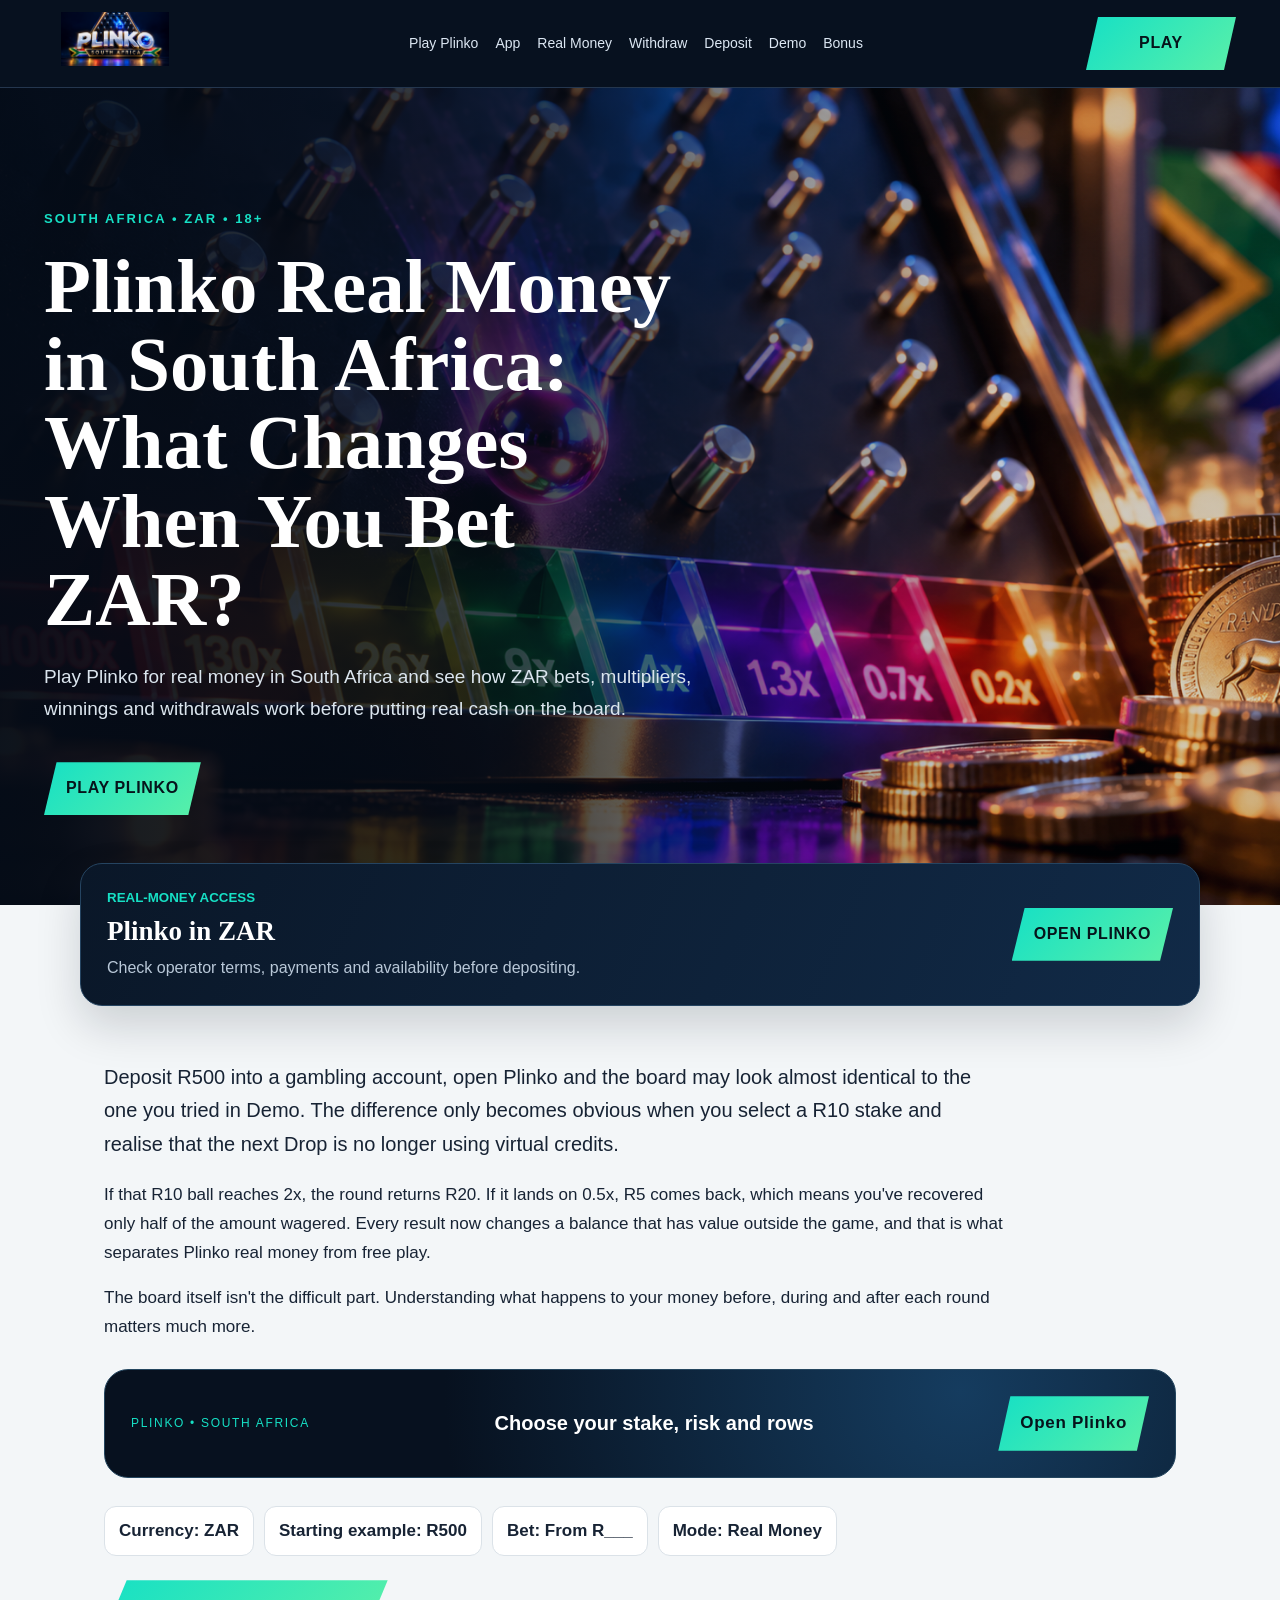
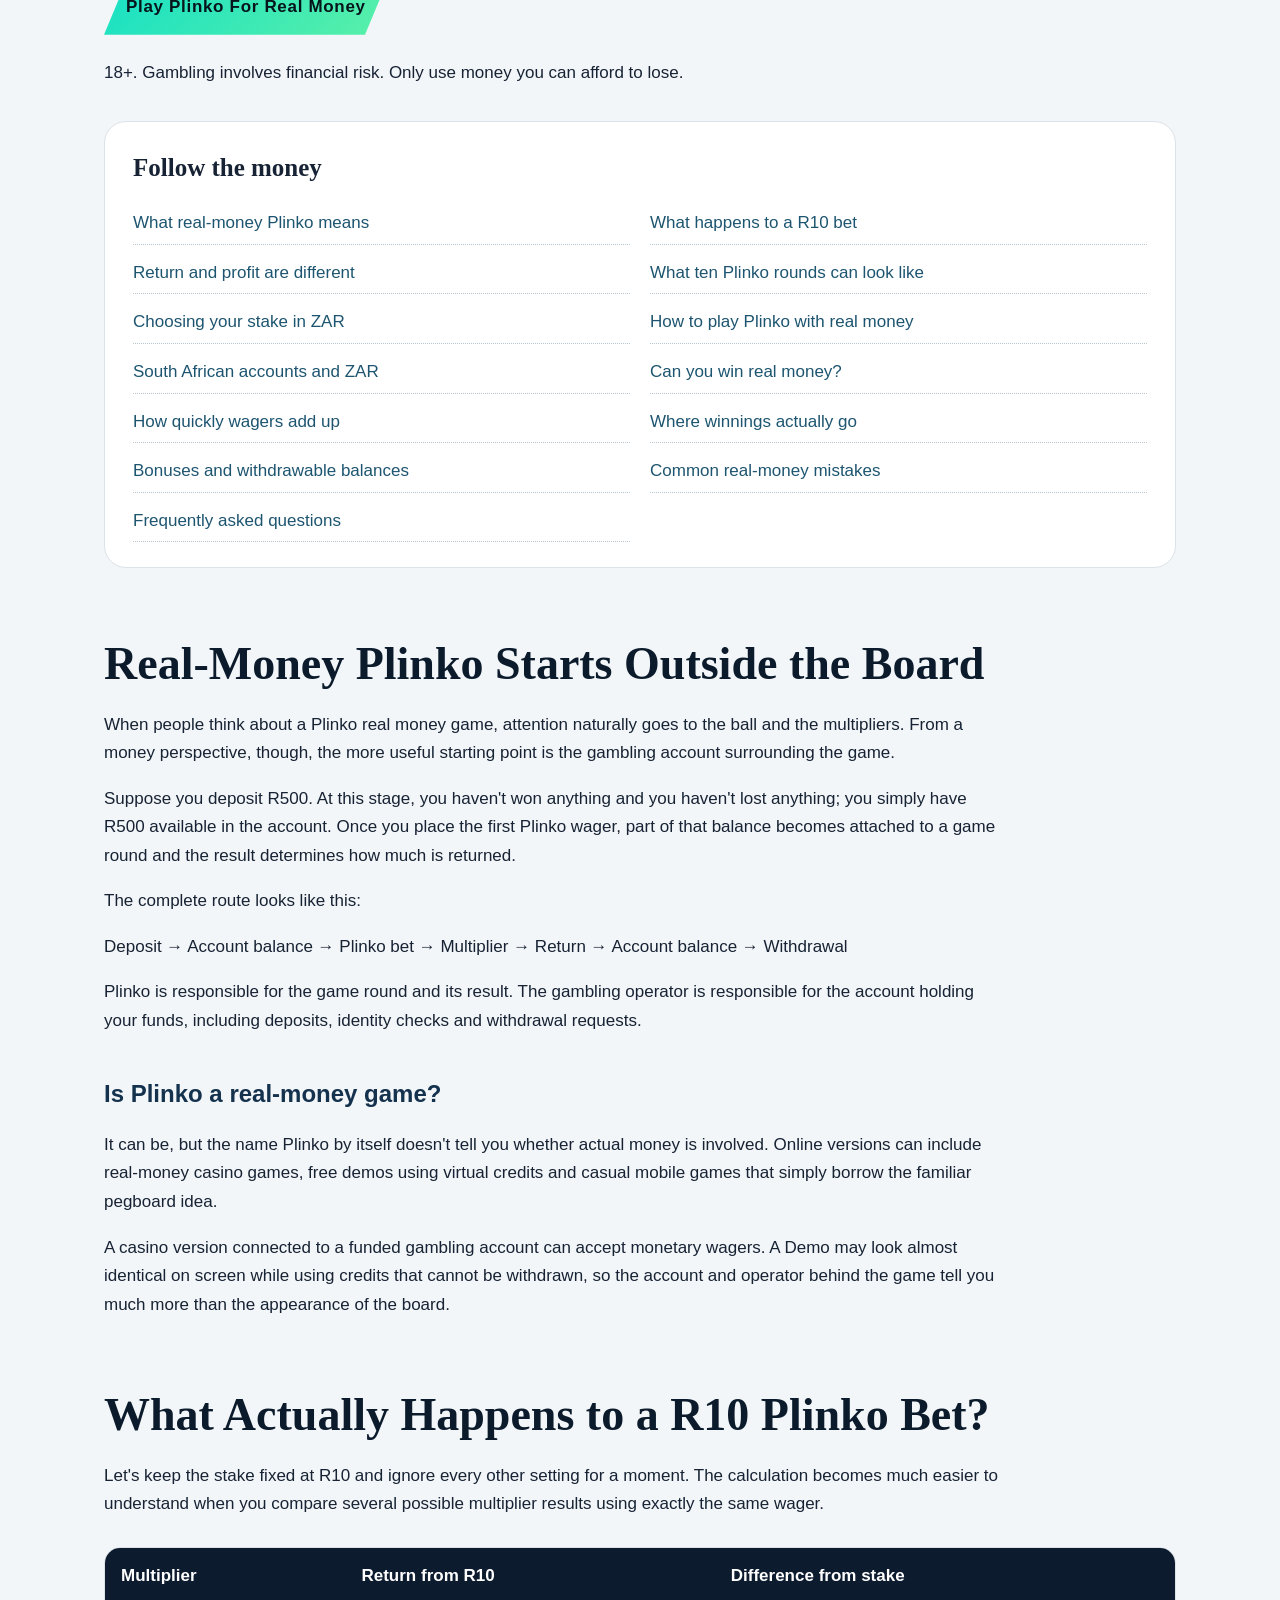
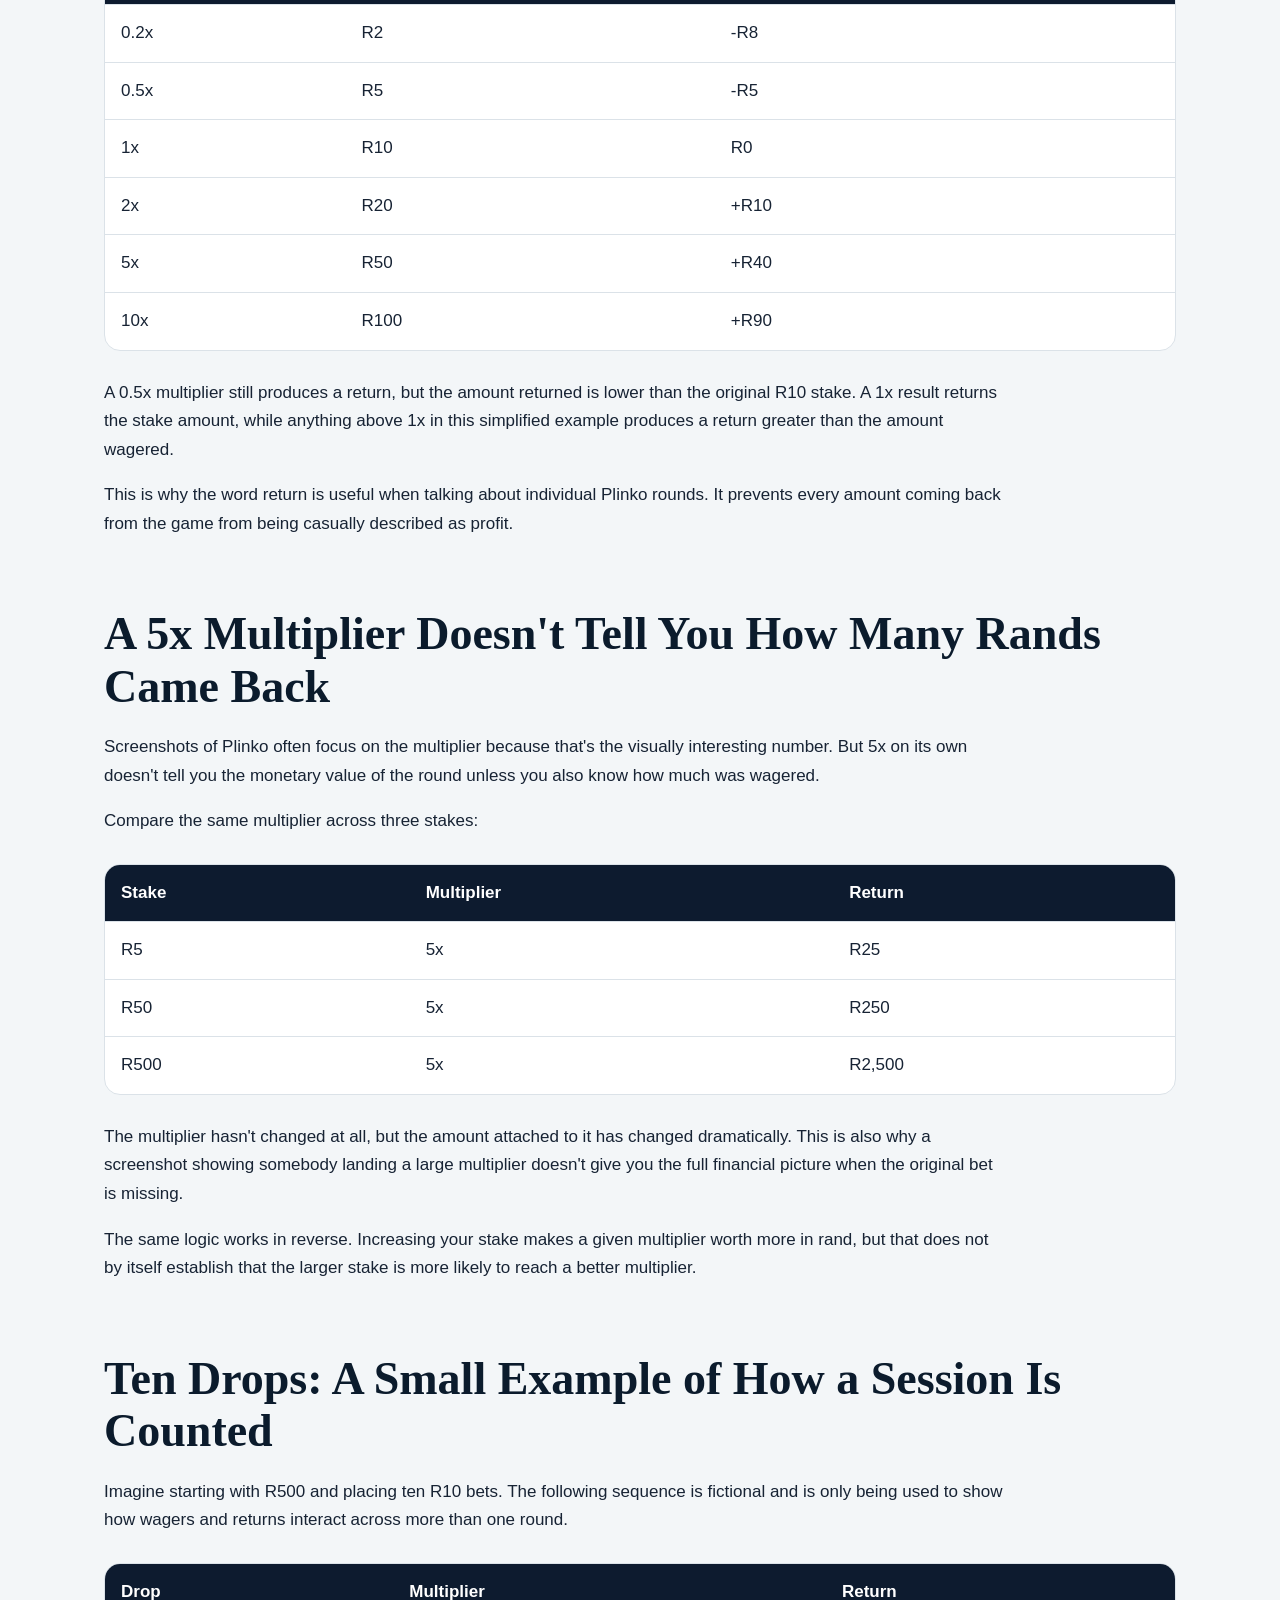
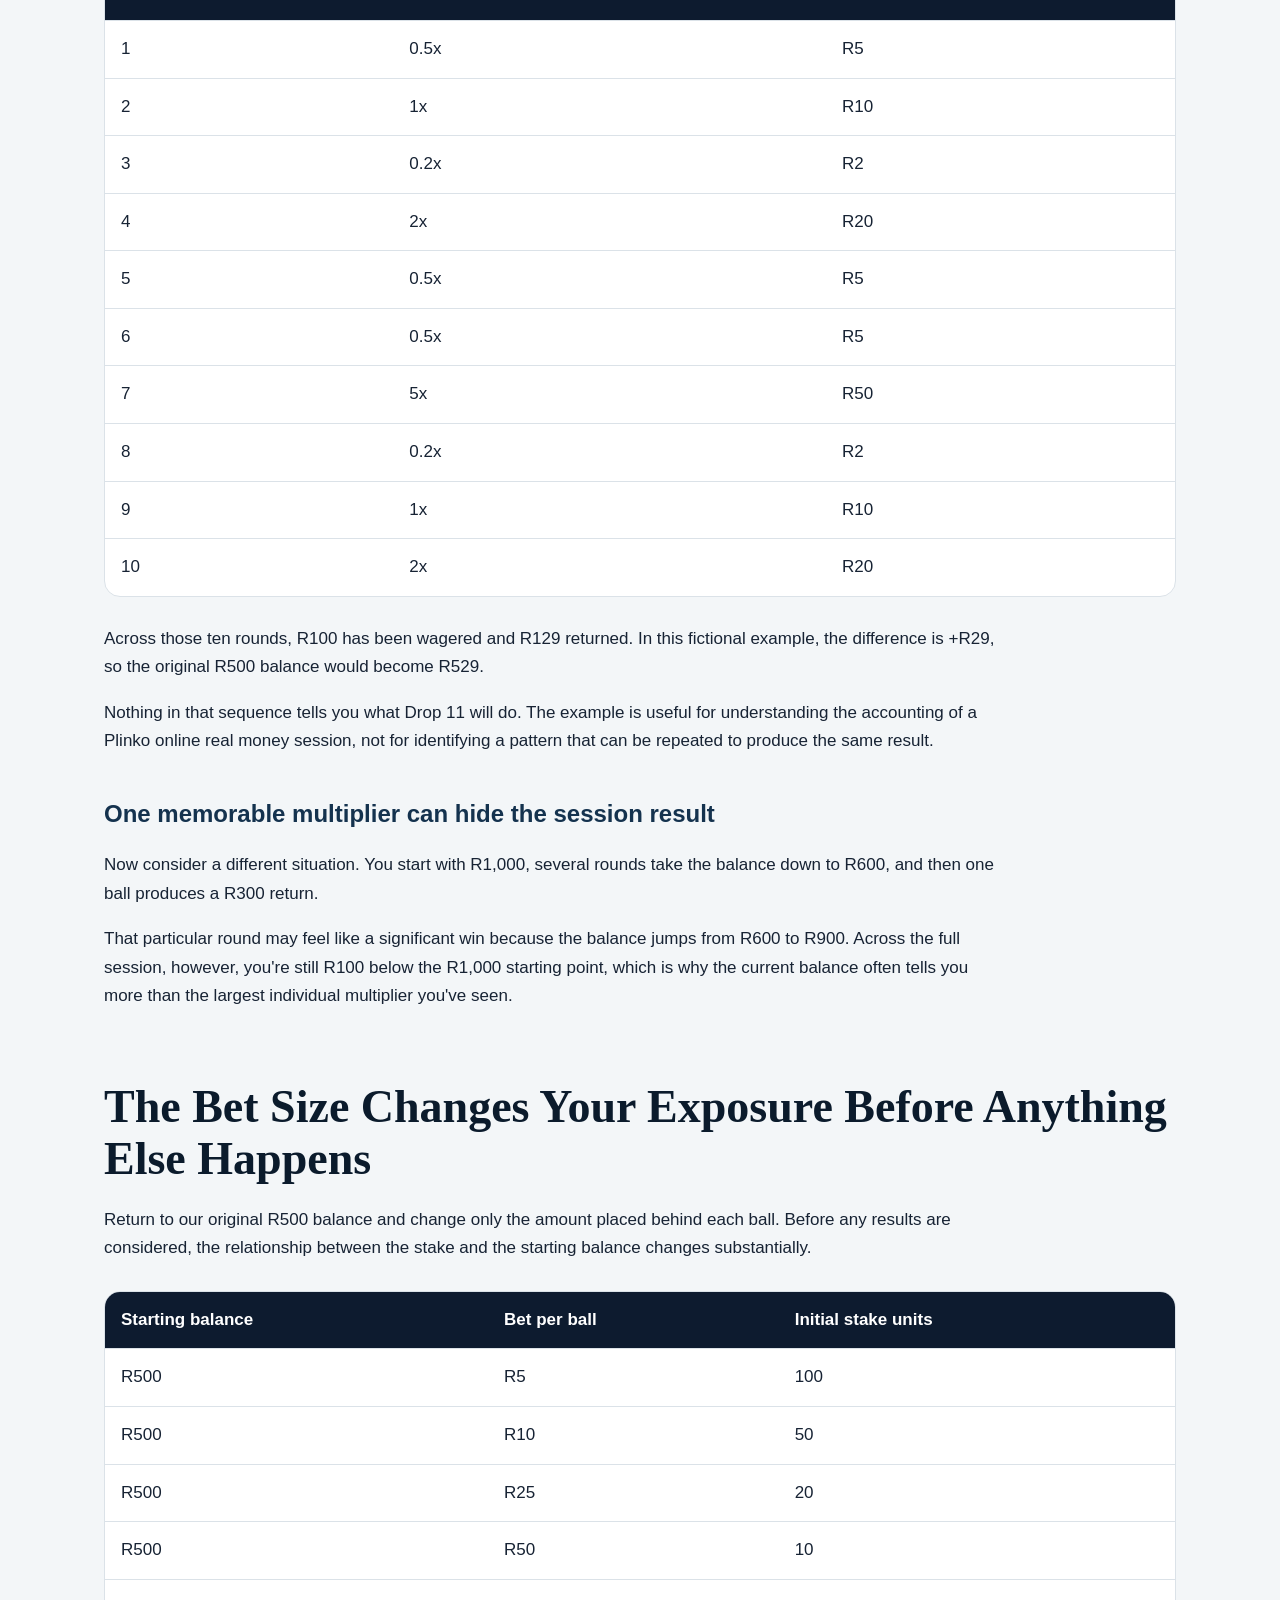
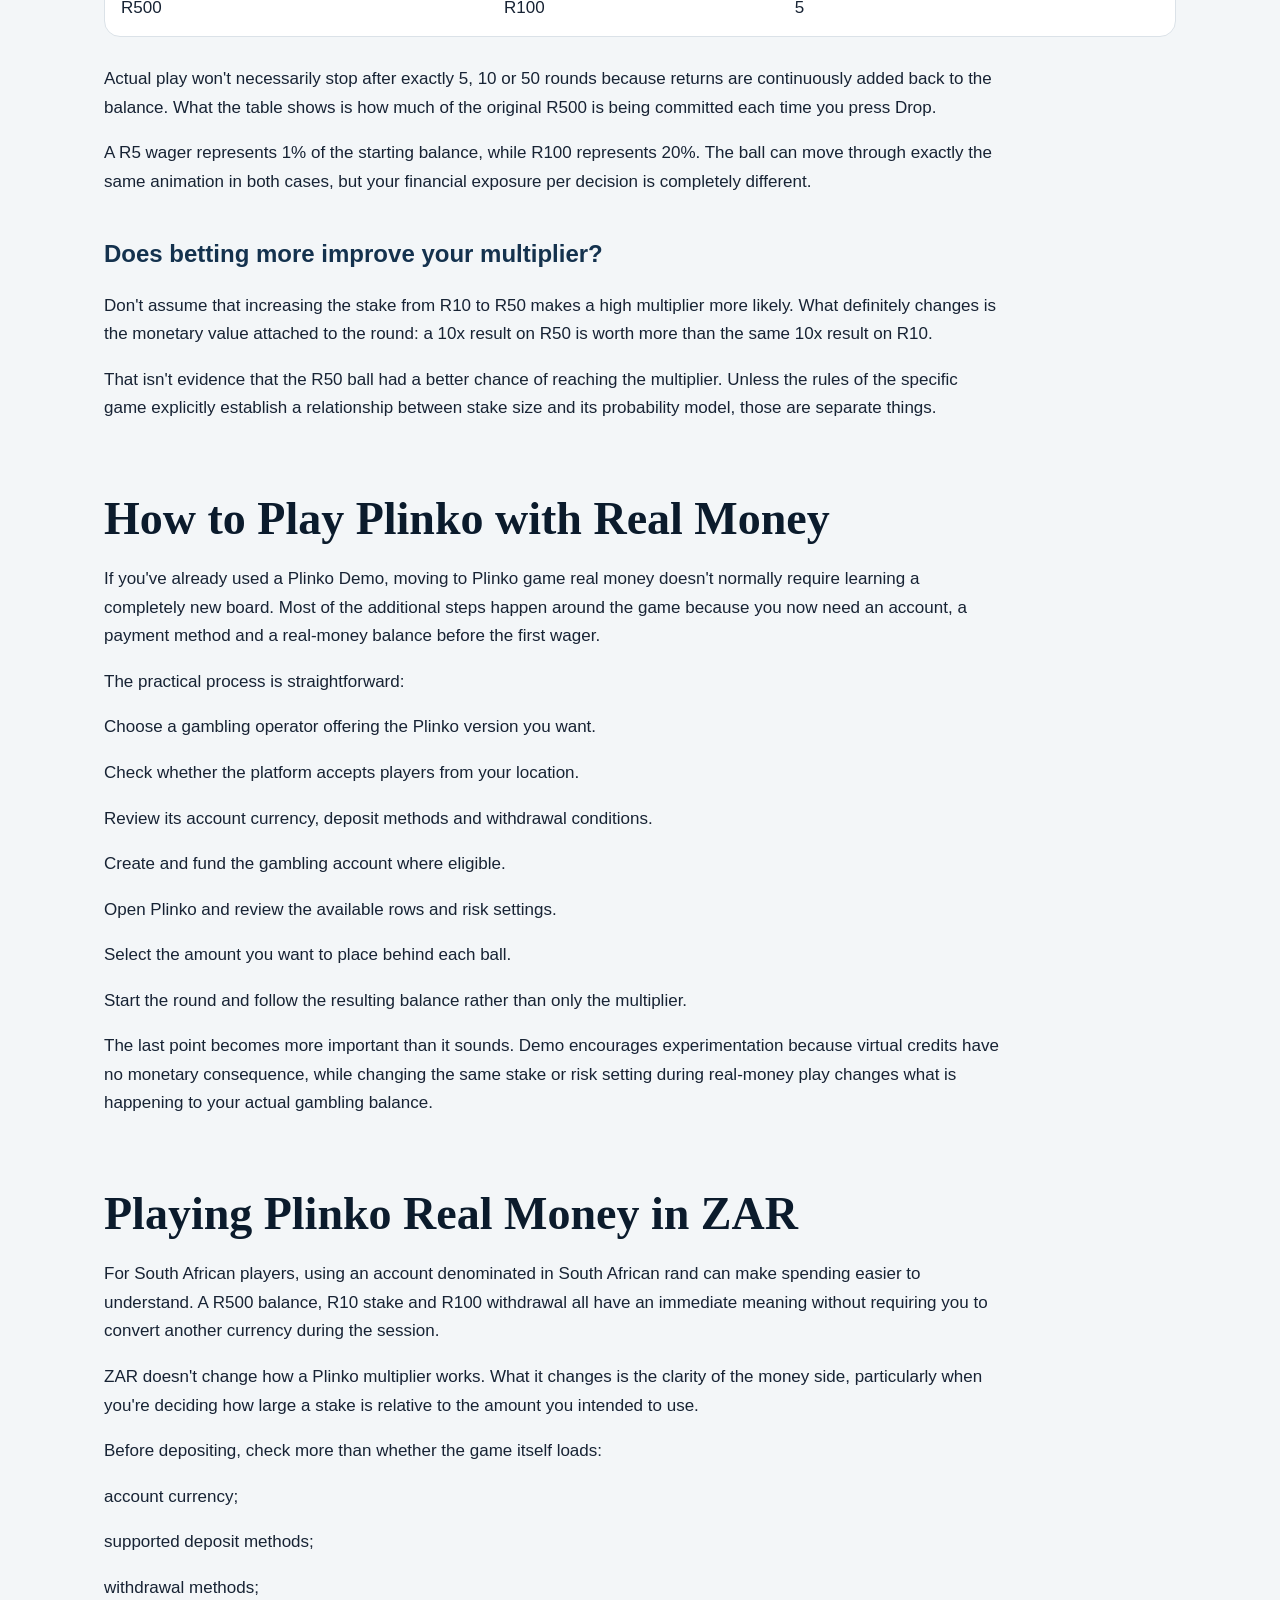
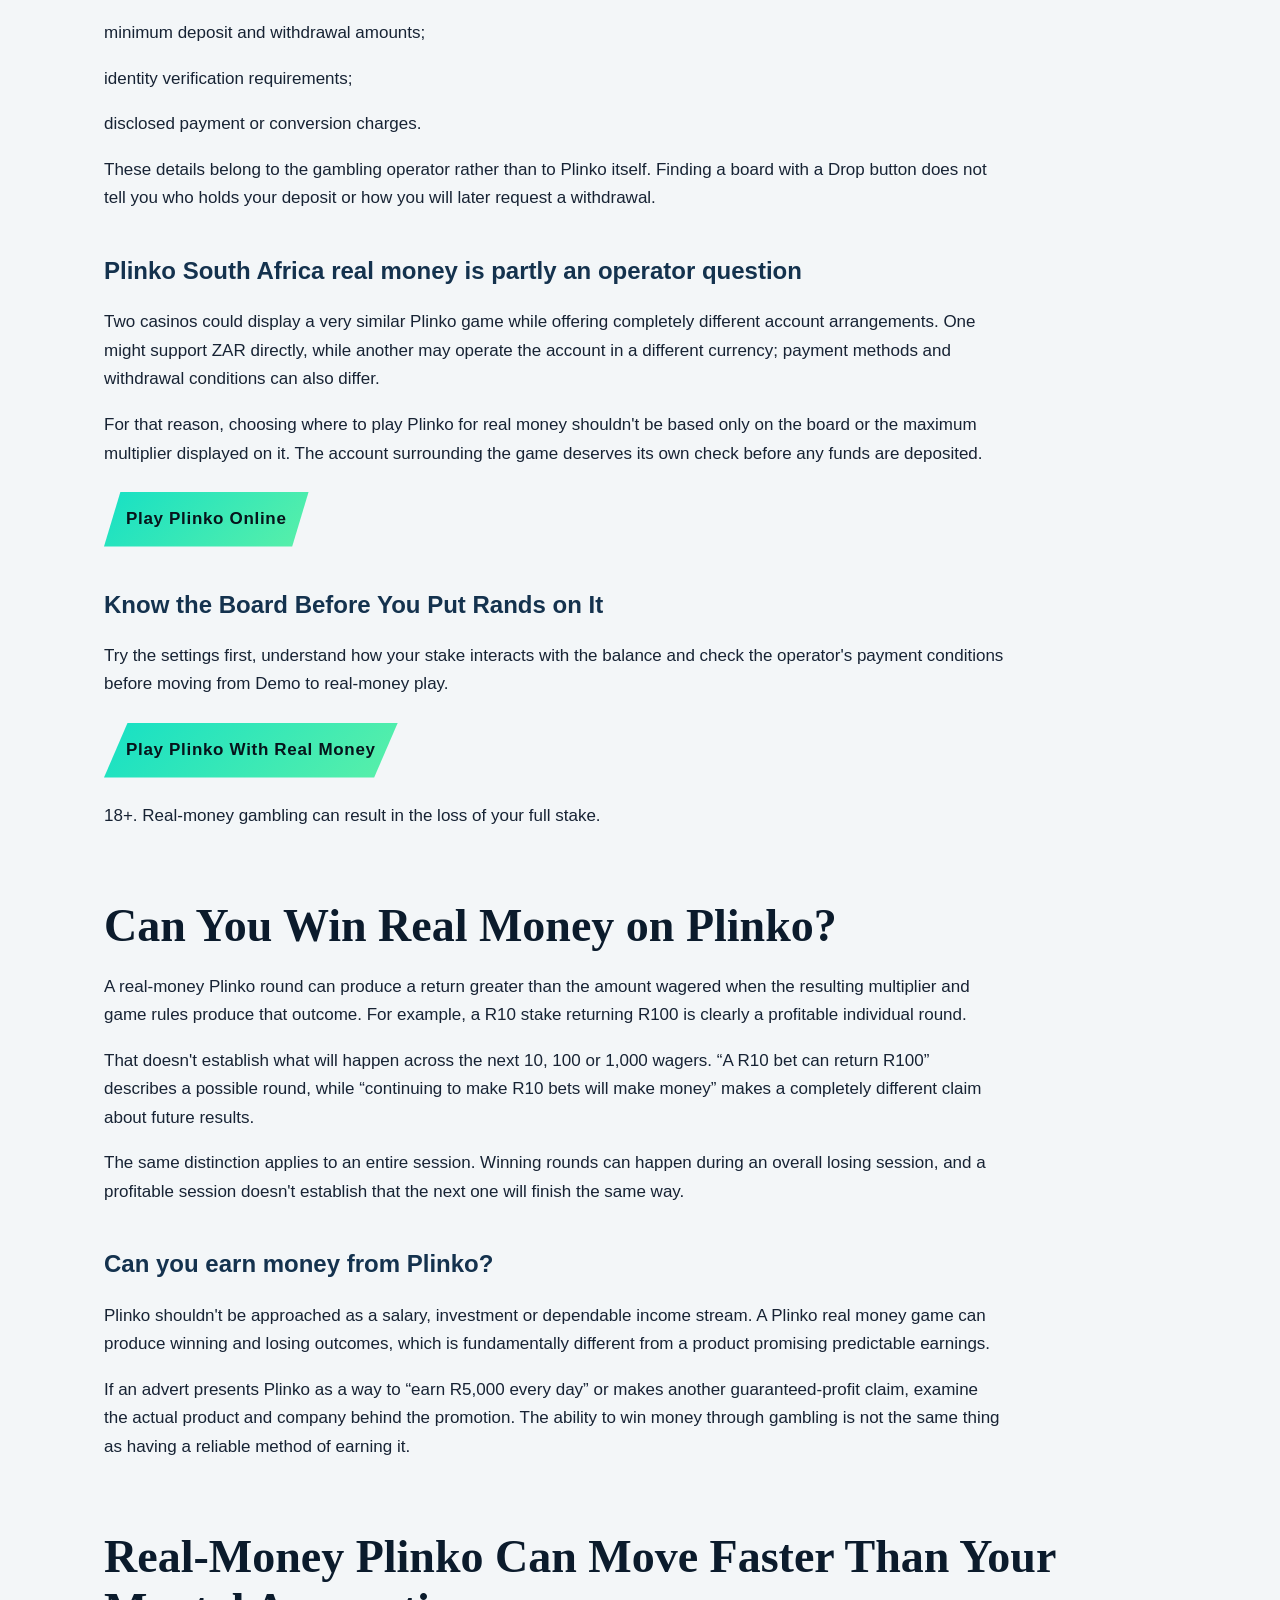
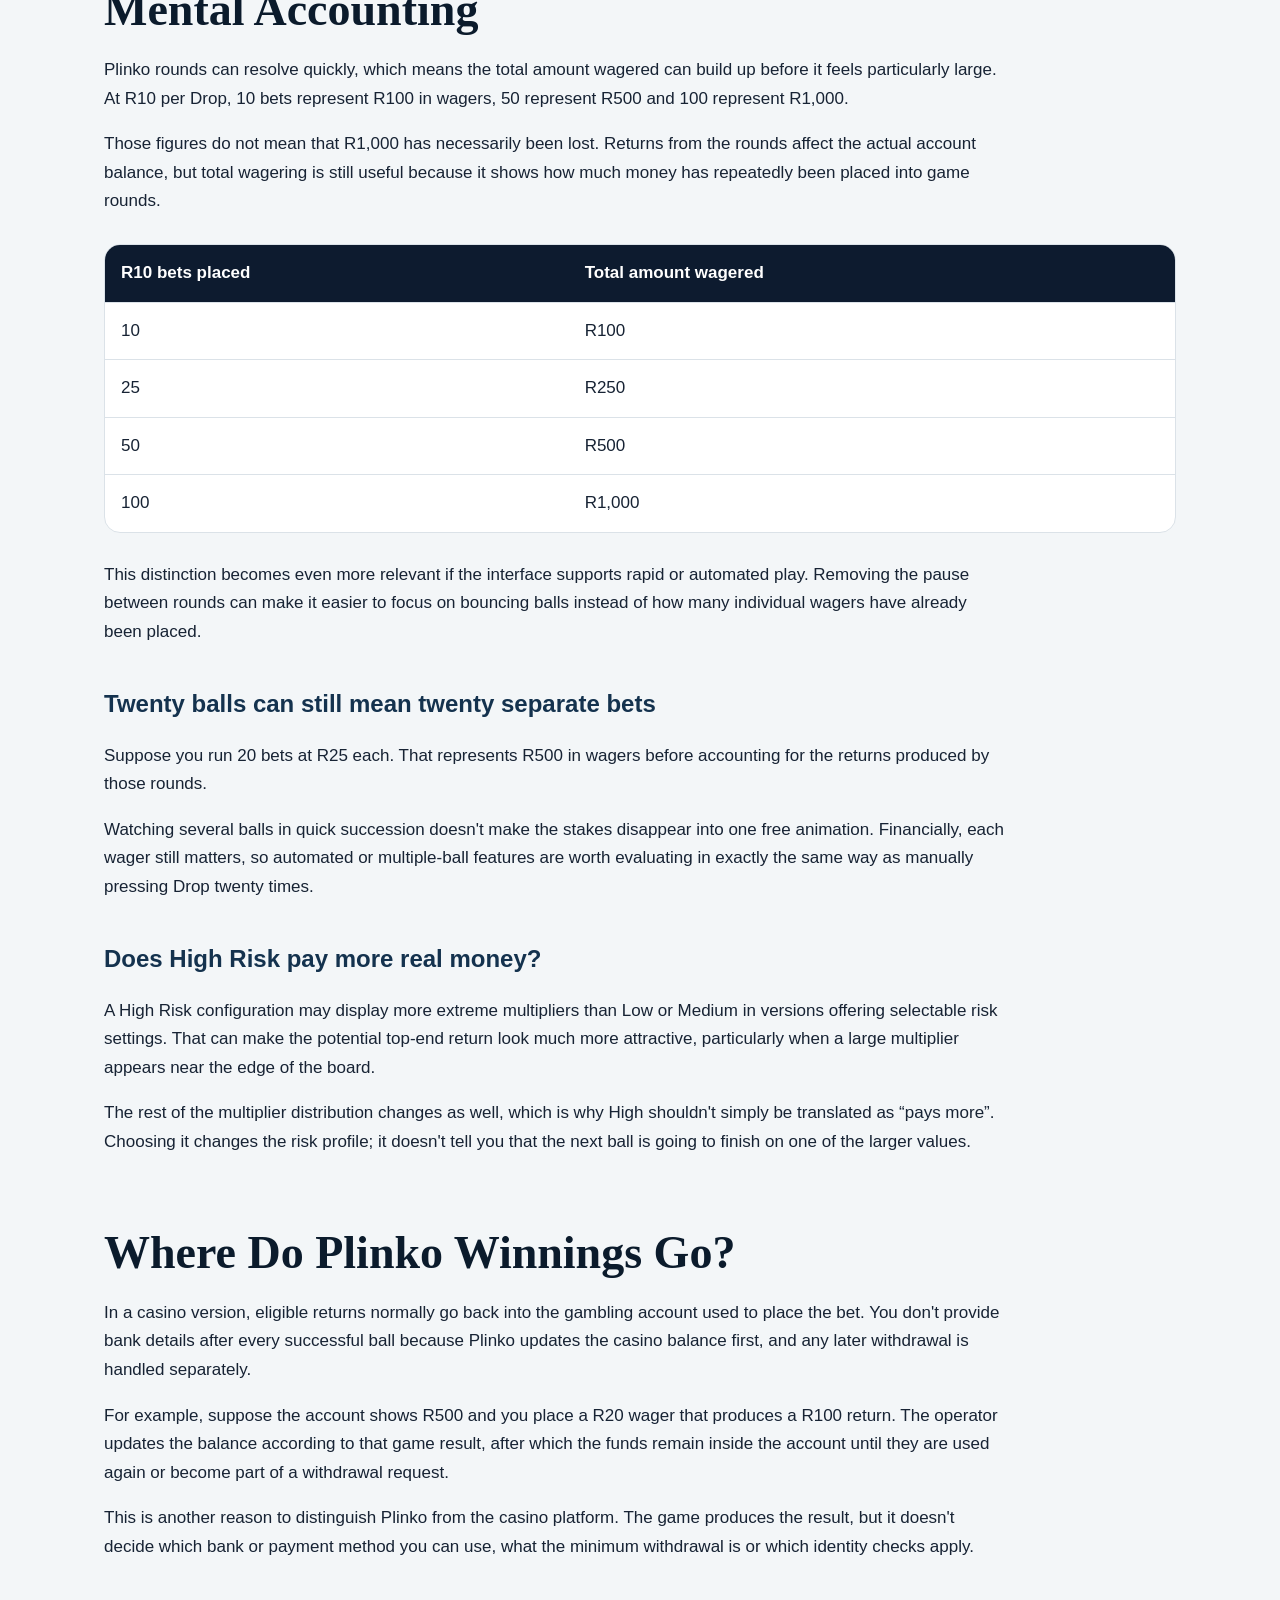
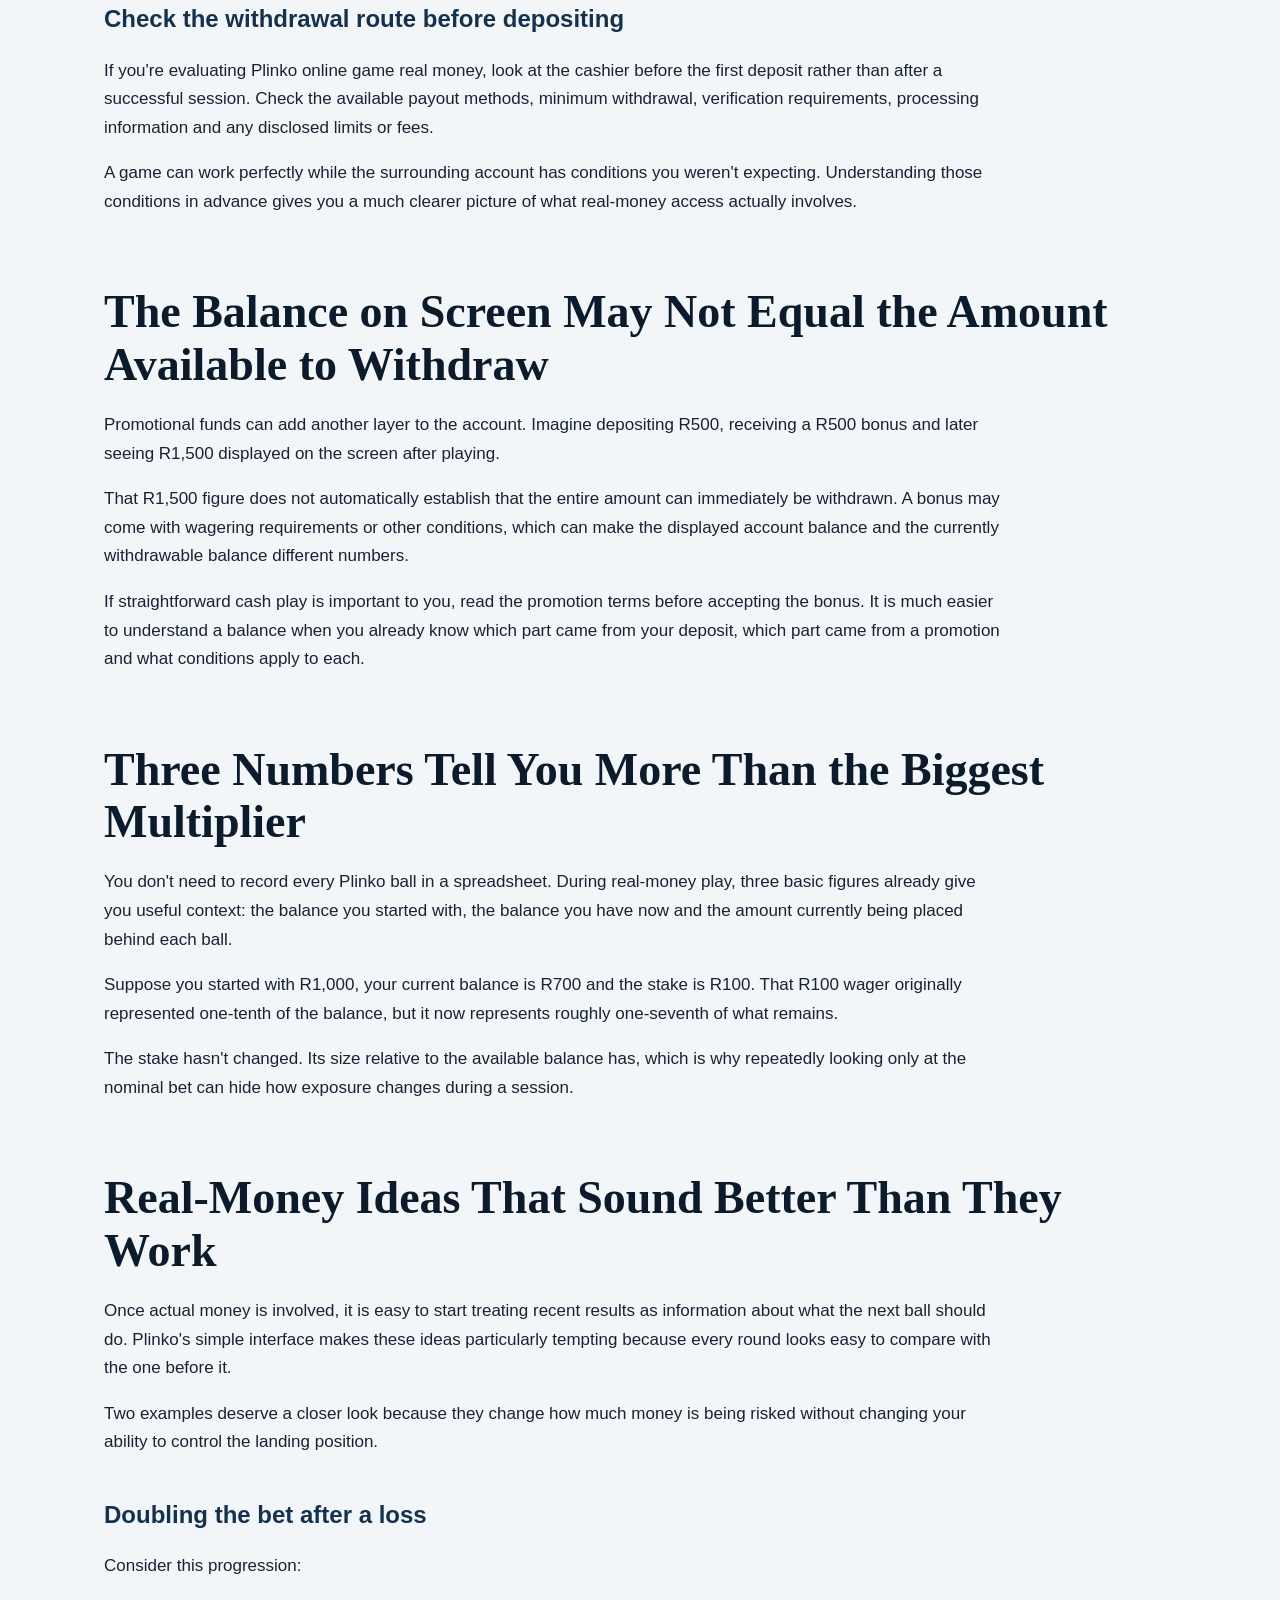
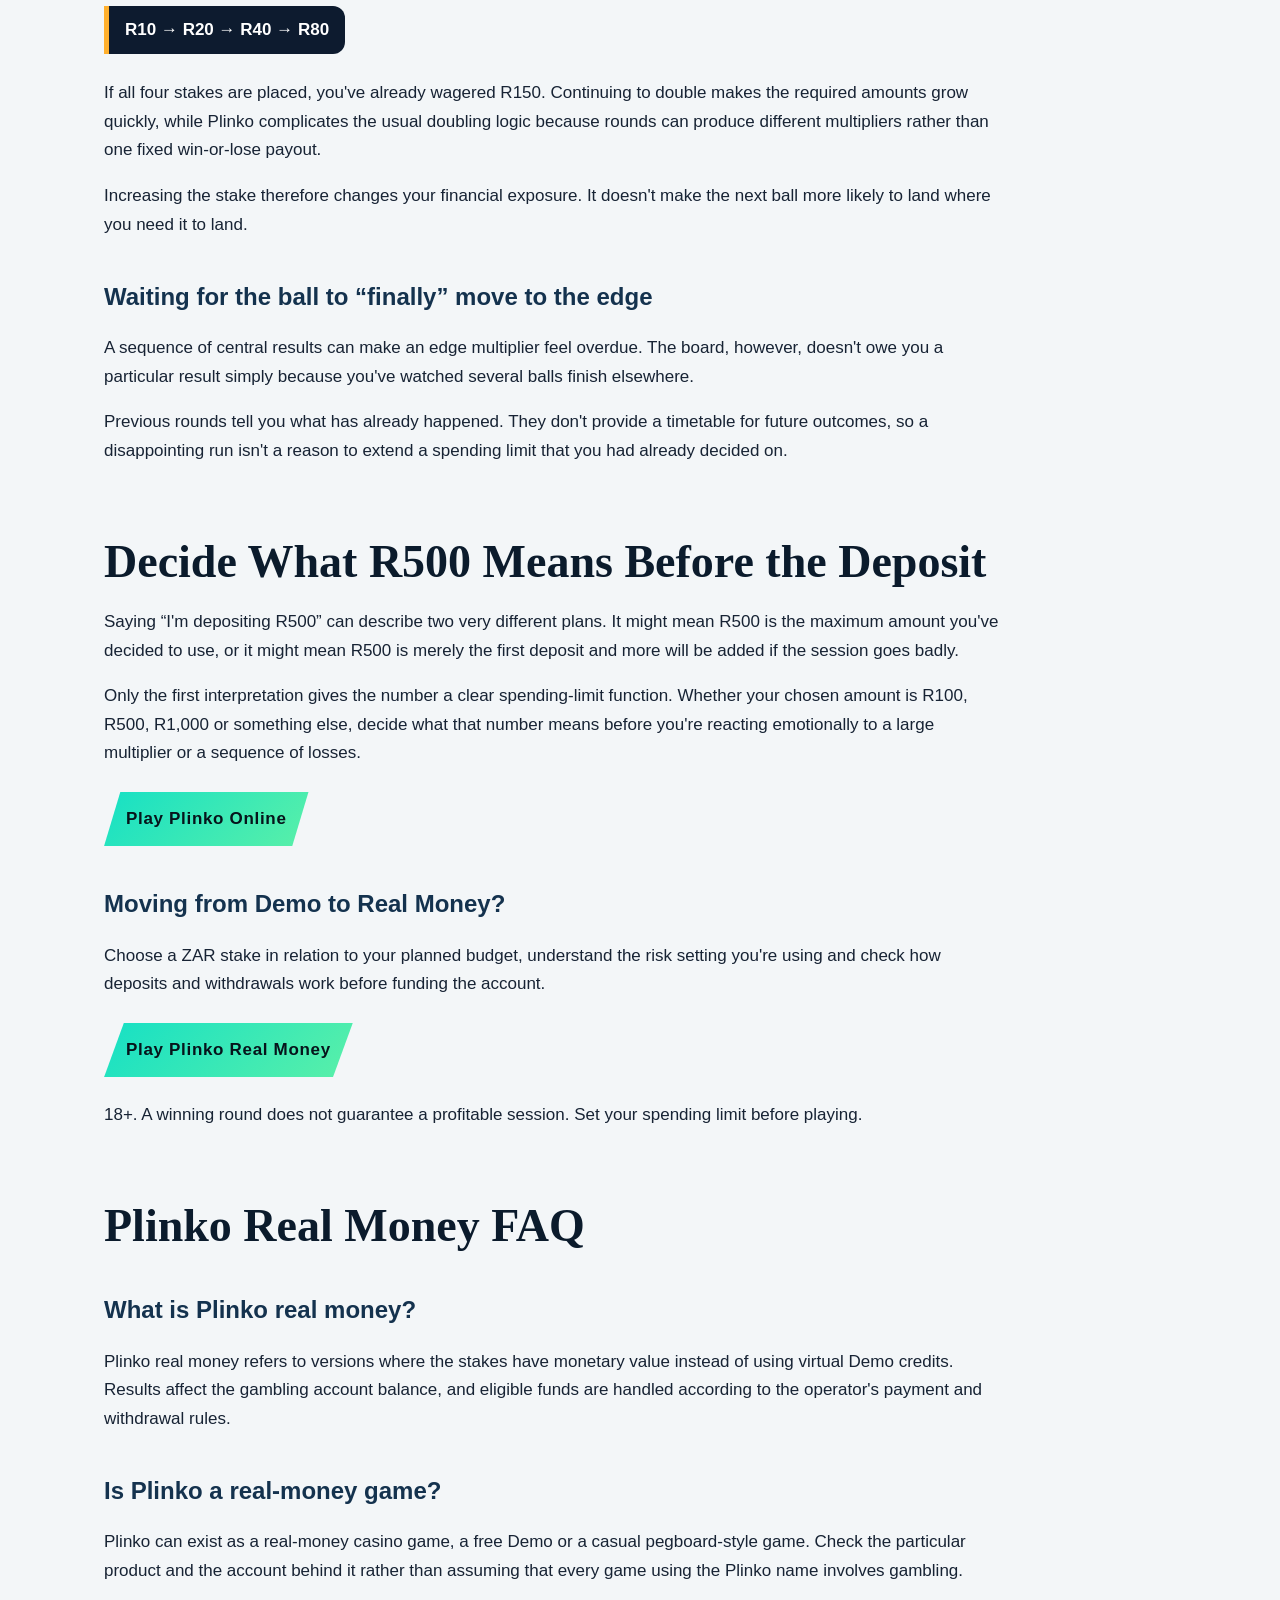
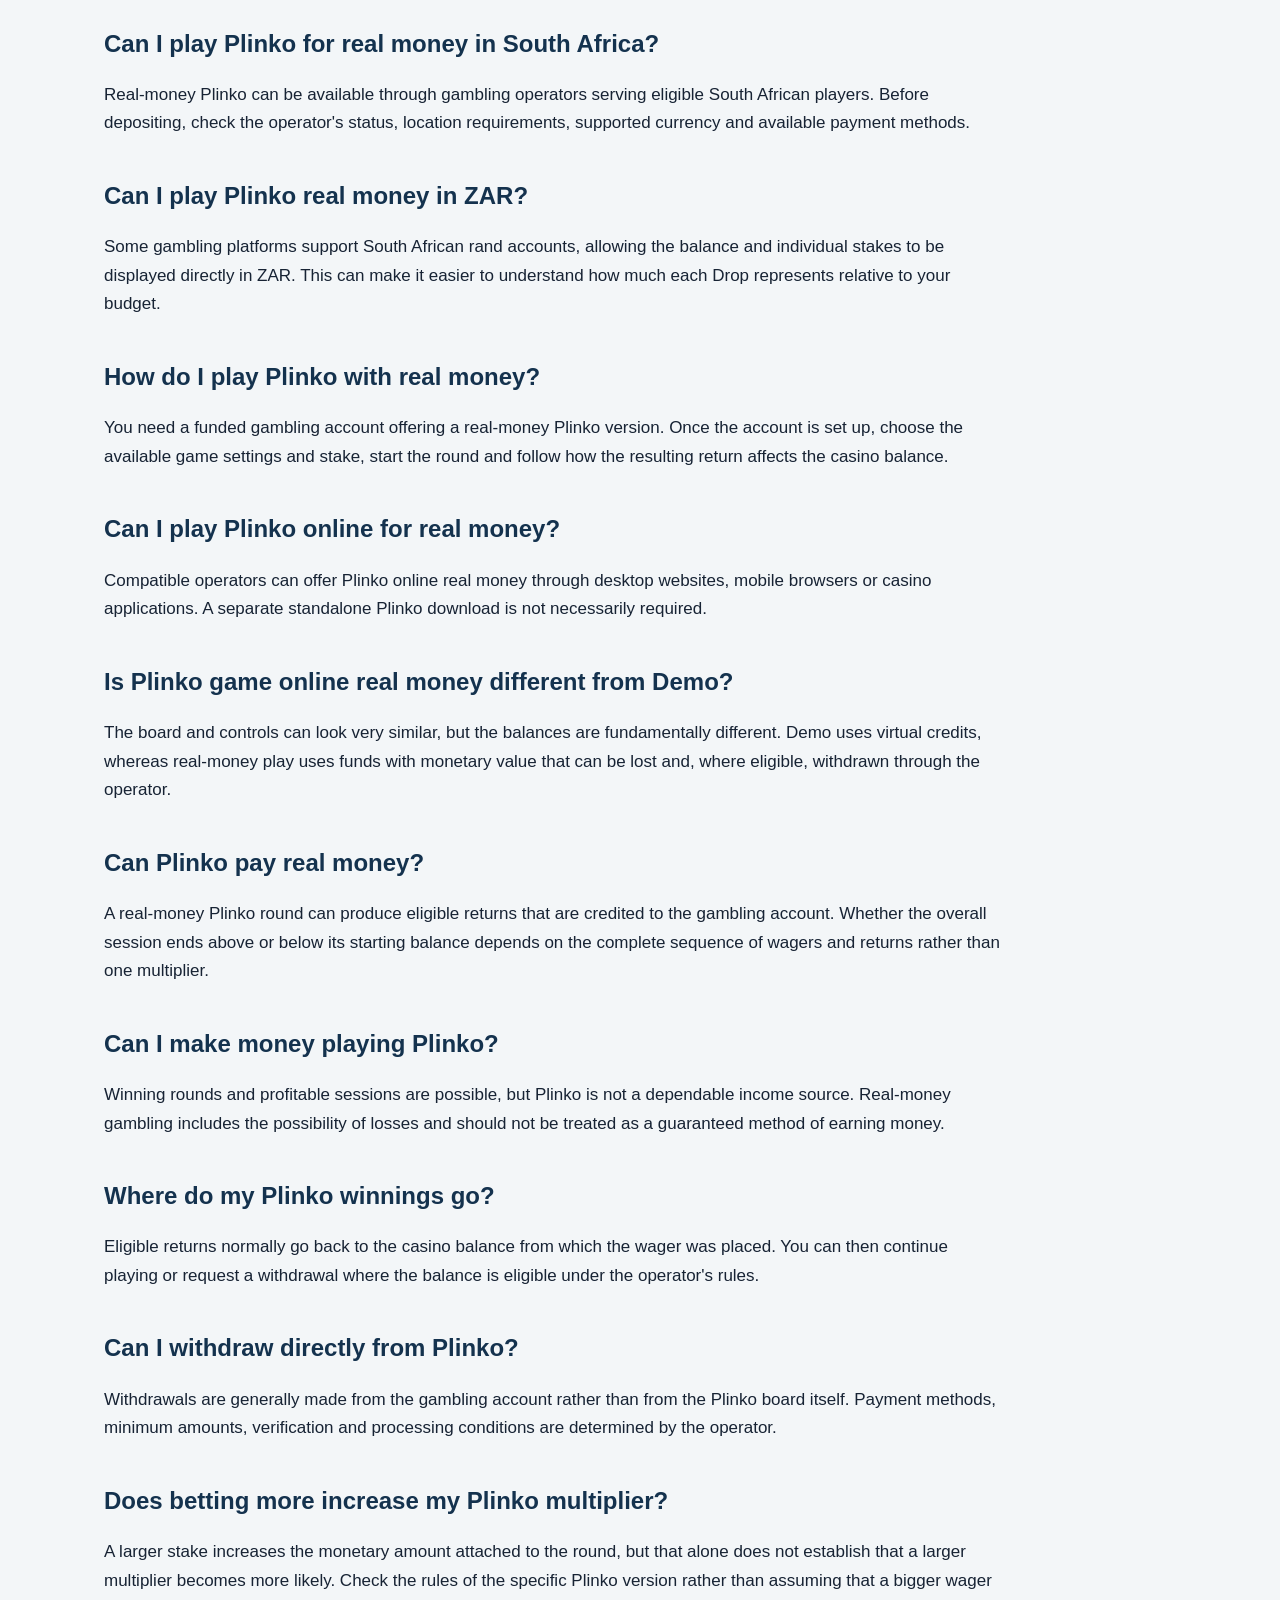
==== plinko-real-money/index.html @ 15b854cd "first commit" ====
<!doctype html><html lang="en-ZA"><head><meta charset="utf-8"><meta name="viewport" content="width=device-width,initial-scale=1"><meta name="google-site-verification" content="MWwVBuxHnVIAGl92lxP4zwSlVJyQmbd7JX7dwckepJs" /><title>Plinko Real Money South Africa: Play Online in ZAR</title><meta name="description" content="Play Plinko for real money in South Africa and see how ZAR bets, multipliers, winnings and withdrawals work before putting real cash on the board."><link rel="canonical" href="https://mamacitastexmex.com/plinko-real-money/"><meta name="robots" content="index,follow"><meta property="og:title" content="Plinko Real Money South Africa: Play Online in ZAR"><meta property="og:description" content="Play Plinko for real money in South Africa and see how ZAR bets, multipliers, winnings and withdrawals work before putting real cash on the board."><meta property="og:type" content="website"><meta property="og:url" content="https://mamacitastexmex.com/plinko-real-money/"><meta property="og:image" content="https://mamacitastexmex.com/assets/img/real.png"><meta name="twitter:card" content="summary_large_image"><link rel="icon" href="/assets/img/favicon.png"><link rel="stylesheet" href="/assets/css/site.css"></head><body>
<header><div class="head"><a class="brand" href="/plinko-south-africa/"><img src="/assets/img/logo.png" alt="Plinko South Africa"></a><nav><a href="/plinko-south-africa/">Play Plinko</a><a href="/plinko-app-download/">App</a><a href="/plinko-real-money/">Real Money</a><a href="/plinko-withdrawal/">Withdraw</a><a href="/plinko-deposit/">Deposit</a><a href="/plinko-demo/">Demo</a><a href="/plinko-bonus/">Bonus</a></nav><a class="head-cta" href="/go/">PLAY</a></div></header>
<main><section class="hero"><img src="/assets/img/real.png" alt="Plinko Real Money in South Africa: What Changes When You Bet ZAR?"><div class="hero-shade"></div><div class="hero-copy"><span class="eyebrow">SOUTH AFRICA • ZAR • 18+</span><h1>Plinko Real Money in South Africa: What Changes When You Bet ZAR?</h1><p>Play Plinko for real money in South Africa and see how ZAR bets, multipliers, winnings and withdrawals work before putting real cash on the board.</p><a class="cta-button hero-btn" href="/go/">PLAY PLINKO</a></div></section>
<div class="top-offer"><div><small>REAL-MONEY ACCESS</small><strong>Plinko in ZAR</strong><span>Check operator terms, payments and availability before depositing.</span></div><a class="cta-button" href="/go/">OPEN PLINKO</a></div>
<article class="content"><p>Deposit R500 into a gambling account, open Plinko and the board may look almost identical to the one you tried in Demo. The difference only becomes obvious when you select a R10 stake and realise that the next Drop is no longer using virtual credits.</p>
<p>If that R10 ball reaches 2x, the round returns R20. If it lands on 0.5x, R5 comes back, which means you&#x27;ve recovered only half of the amount wagered. Every result now changes a balance that has value outside the game, and that is what separates Plinko real money from free play.</p>
<p>The board itself isn&#x27;t the difficult part. Understanding what happens to your money before, during and after each round matters much more.</p>
<div class="game-panel"><span>PLINKO • SOUTH AFRICA</span><b>Choose your stake, risk and rows</b><a class="cta-button" href="/go/">Open Plinko</a></div>
<div class="stat-grid"><div>Currency: ZAR</div><div>Starting example: R500</div><div>Bet: From R___</div><div>Mode: Real Money</div></div>
<div class="inline-cta"><a class="cta-button" href="/go/">Play Plinko For Real Money</a></div>
<p>18+. Gambling involves financial risk. Only use money you can afford to lose.</p>
<nav class="toc"><strong>Follow the money</strong><div><a href="#what-real-money-plinko-means">What real-money Plinko means</a><a href="#what-happens-to-a-r10-bet">What happens to a R10 bet</a><a href="#return-and-profit-are-different">Return and profit are different</a><a href="#what-ten-plinko-rounds-can-look-like">What ten Plinko rounds can look like</a><a href="#choosing-your-stake-in-zar">Choosing your stake in ZAR</a><a href="#how-to-play-plinko-with-real-money">How to play Plinko with real money</a><a href="#south-african-accounts-and-zar">South African accounts and ZAR</a><a href="#can-you-win-real-money">Can you win real money?</a><a href="#how-quickly-wagers-add-up">How quickly wagers add up</a><a href="#where-winnings-actually-go">Where winnings actually go</a><a href="#bonuses-and-withdrawable-balances">Bonuses and withdrawable balances</a><a href="#common-real-money-mistakes">Common real-money mistakes</a><a href="#frequently-asked-questions">Frequently asked questions</a></div></nav>
<h2 id="real-money">Real-Money Plinko Starts Outside the Board</h2>
<p>When people think about a Plinko real money game, attention naturally goes to the ball and the multipliers. From a money perspective, though, the more useful starting point is the gambling account surrounding the game.</p>
<p>Suppose you deposit R500. At this stage, you haven&#x27;t won anything and you haven&#x27;t lost anything; you simply have R500 available in the account. Once you place the first Plinko wager, part of that balance becomes attached to a game round and the result determines how much is returned.</p>
<p>The complete route looks like this:</p>
<p>Deposit → Account balance → Plinko bet → Multiplier → Return → Account balance → Withdrawal</p>
<p>Plinko is responsible for the game round and its result. The gambling operator is responsible for the account holding your funds, including deposits, identity checks and withdrawal requests.</p>
<h3>Is Plinko a real-money game?</h3>
<p>It can be, but the name Plinko by itself doesn&#x27;t tell you whether actual money is involved. Online versions can include real-money casino games, free demos using virtual credits and casual mobile games that simply borrow the familiar pegboard idea.</p>
<p>A casino version connected to a funded gambling account can accept monetary wagers. A Demo may look almost identical on screen while using credits that cannot be withdrawn, so the account and operator behind the game tell you much more than the appearance of the board.</p>
<h2 id="r10">What Actually Happens to a R10 Plinko Bet?</h2>
<p>Let&#x27;s keep the stake fixed at R10 and ignore every other setting for a moment. The calculation becomes much easier to understand when you compare several possible multiplier results using exactly the same wager.</p>
<div class="table-wrap"><table><thead><tr><th>Multiplier</th><th>Return from R10</th><th>Difference from stake</th></tr></thead><tbody><tr><td>0.2x</td><td>R2</td><td>-R8</td></tr><tr><td>0.5x</td><td>R5</td><td>-R5</td></tr><tr><td>1x</td><td>R10</td><td>R0</td></tr><tr><td>2x</td><td>R20</td><td>+R10</td></tr><tr><td>5x</td><td>R50</td><td>+R40</td></tr><tr><td>10x</td><td>R100</td><td>+R90</td></tr></tbody></table></div>
<p>A 0.5x multiplier still produces a return, but the amount returned is lower than the original R10 stake. A 1x result returns the stake amount, while anything above 1x in this simplified example produces a return greater than the amount wagered.</p>
<p>This is why the word return is useful when talking about individual Plinko rounds. It prevents every amount coming back from the game from being casually described as profit.</p>
<h2 id="multipliers">A 5x Multiplier Doesn&#x27;t Tell You How Many Rands Came Back</h2>
<p>Screenshots of Plinko often focus on the multiplier because that&#x27;s the visually interesting number. But 5x on its own doesn&#x27;t tell you the monetary value of the round unless you also know how much was wagered.</p>
<p>Compare the same multiplier across three stakes:</p>
<div class="table-wrap"><table><thead><tr><th>Stake</th><th>Multiplier</th><th>Return</th></tr></thead><tbody><tr><td>R5</td><td>5x</td><td>R25</td></tr><tr><td>R50</td><td>5x</td><td>R250</td></tr><tr><td>R500</td><td>5x</td><td>R2,500</td></tr></tbody></table></div>
<p>The multiplier hasn&#x27;t changed at all, but the amount attached to it has changed dramatically. This is also why a screenshot showing somebody landing a large multiplier doesn&#x27;t give you the full financial picture when the original bet is missing.</p>
<p>The same logic works in reverse. Increasing your stake makes a given multiplier worth more in rand, but that does not by itself establish that the larger stake is more likely to reach a better multiplier.</p>
<h2 id="ten-drops">Ten Drops: A Small Example of How a Session Is Counted</h2>
<p>Imagine starting with R500 and placing ten R10 bets. The following sequence is fictional and is only being used to show how wagers and returns interact across more than one round.</p>
<div class="table-wrap"><table><thead><tr><th>Drop</th><th>Multiplier</th><th>Return</th></tr></thead><tbody><tr><td>1</td><td>0.5x</td><td>R5</td></tr><tr><td>2</td><td>1x</td><td>R10</td></tr><tr><td>3</td><td>0.2x</td><td>R2</td></tr><tr><td>4</td><td>2x</td><td>R20</td></tr><tr><td>5</td><td>0.5x</td><td>R5</td></tr><tr><td>6</td><td>0.5x</td><td>R5</td></tr><tr><td>7</td><td>5x</td><td>R50</td></tr><tr><td>8</td><td>0.2x</td><td>R2</td></tr><tr><td>9</td><td>1x</td><td>R10</td></tr><tr><td>10</td><td>2x</td><td>R20</td></tr></tbody></table></div>
<p>Across those ten rounds, R100 has been wagered and R129 returned. In this fictional example, the difference is +R29, so the original R500 balance would become R529.</p>
<p>Nothing in that sequence tells you what Drop 11 will do. The example is useful for understanding the accounting of a Plinko online real money session, not for identifying a pattern that can be repeated to produce the same result.</p>
<h3>One memorable multiplier can hide the session result</h3>
<p>Now consider a different situation. You start with R1,000, several rounds take the balance down to R600, and then one ball produces a R300 return.</p>
<p>That particular round may feel like a significant win because the balance jumps from R600 to R900. Across the full session, however, you&#x27;re still R100 below the R1,000 starting point, which is why the current balance often tells you more than the largest individual multiplier you&#x27;ve seen.</p>
<h2 id="stake">The Bet Size Changes Your Exposure Before Anything Else Happens</h2>
<p>Return to our original R500 balance and change only the amount placed behind each ball. Before any results are considered, the relationship between the stake and the starting balance changes substantially.</p>
<div class="table-wrap"><table><thead><tr><th>Starting balance</th><th>Bet per ball</th><th>Initial stake units</th></tr></thead><tbody><tr><td>R500</td><td>R5</td><td>100</td></tr><tr><td>R500</td><td>R10</td><td>50</td></tr><tr><td>R500</td><td>R25</td><td>20</td></tr><tr><td>R500</td><td>R50</td><td>10</td></tr><tr><td>R500</td><td>R100</td><td>5</td></tr></tbody></table></div>
<p>Actual play won&#x27;t necessarily stop after exactly 5, 10 or 50 rounds because returns are continuously added back to the balance. What the table shows is how much of the original R500 is being committed each time you press Drop.</p>
<p>A R5 wager represents 1% of the starting balance, while R100 represents 20%. The ball can move through exactly the same animation in both cases, but your financial exposure per decision is completely different.</p>
<h3>Does betting more improve your multiplier?</h3>
<p>Don&#x27;t assume that increasing the stake from R10 to R50 makes a high multiplier more likely. What definitely changes is the monetary value attached to the round: a 10x result on R50 is worth more than the same 10x result on R10.</p>
<p>That isn&#x27;t evidence that the R50 ball had a better chance of reaching the multiplier. Unless the rules of the specific game explicitly establish a relationship between stake size and its probability model, those are separate things.</p>
<h2 id="how-to-play">How to Play Plinko with Real Money</h2>
<p>If you&#x27;ve already used a Plinko Demo, moving to Plinko game real money doesn&#x27;t normally require learning a completely new board. Most of the additional steps happen around the game because you now need an account, a payment method and a real-money balance before the first wager.</p>
<p>The practical process is straightforward:</p>
<p>Choose a gambling operator offering the Plinko version you want.</p>
<p>Check whether the platform accepts players from your location.</p>
<p>Review its account currency, deposit methods and withdrawal conditions.</p>
<p>Create and fund the gambling account where eligible.</p>
<p>Open Plinko and review the available rows and risk settings.</p>
<p>Select the amount you want to place behind each ball.</p>
<p>Start the round and follow the resulting balance rather than only the multiplier.</p>
<p>The last point becomes more important than it sounds. Demo encourages experimentation because virtual credits have no monetary consequence, while changing the same stake or risk setting during real-money play changes what is happening to your actual gambling balance.</p>
<h2 id="zar">Playing Plinko Real Money in ZAR</h2>
<p>For South African players, using an account denominated in South African rand can make spending easier to understand. A R500 balance, R10 stake and R100 withdrawal all have an immediate meaning without requiring you to convert another currency during the session.</p>
<p>ZAR doesn&#x27;t change how a Plinko multiplier works. What it changes is the clarity of the money side, particularly when you&#x27;re deciding how large a stake is relative to the amount you intended to use.</p>
<p>Before depositing, check more than whether the game itself loads:</p>
<p>account currency;</p>
<p>supported deposit methods;</p>
<p>withdrawal methods;</p>
<p>minimum deposit and withdrawal amounts;</p>
<p>identity verification requirements;</p>
<p>disclosed payment or conversion charges.</p>
<p>These details belong to the gambling operator rather than to Plinko itself. Finding a board with a Drop button does not tell you who holds your deposit or how you will later request a withdrawal.</p>
<h3>Plinko South Africa real money is partly an operator question</h3>
<p>Two casinos could display a very similar Plinko game while offering completely different account arrangements. One might support ZAR directly, while another may operate the account in a different currency; payment methods and withdrawal conditions can also differ.</p>
<p>For that reason, choosing where to play Plinko for real money shouldn&#x27;t be based only on the board or the maximum multiplier displayed on it. The account surrounding the game deserves its own check before any funds are deposited.</p>
<div class="inline-cta"><a class="cta-button" href="/go/">Play Plinko Online</a></div>
<h3>Know the Board Before You Put Rands on It</h3>
<p>Try the settings first, understand how your stake interacts with the balance and check the operator&#x27;s payment conditions before moving from Demo to real-money play.</p>
<div class="inline-cta"><a class="cta-button" href="/go/">Play Plinko With Real Money</a></div>
<p>18+. Real-money gambling can result in the loss of your full stake.</p>
<h2 id="winning">Can You Win Real Money on Plinko?</h2>
<p>A real-money Plinko round can produce a return greater than the amount wagered when the resulting multiplier and game rules produce that outcome. For example, a R10 stake returning R100 is clearly a profitable individual round.</p>
<p>That doesn&#x27;t establish what will happen across the next 10, 100 or 1,000 wagers. “A R10 bet can return R100” describes a possible round, while “continuing to make R10 bets will make money” makes a completely different claim about future results.</p>
<p>The same distinction applies to an entire session. Winning rounds can happen during an overall losing session, and a profitable session doesn&#x27;t establish that the next one will finish the same way.</p>
<h3>Can you earn money from Plinko?</h3>
<p>Plinko shouldn&#x27;t be approached as a salary, investment or dependable income stream. A Plinko real money game can produce winning and losing outcomes, which is fundamentally different from a product promising predictable earnings.</p>
<p>If an advert presents Plinko as a way to “earn R5,000 every day” or makes another guaranteed-profit claim, examine the actual product and company behind the promotion. The ability to win money through gambling is not the same thing as having a reliable method of earning it.</p>
<h2 id="speed">Real-Money Plinko Can Move Faster Than Your Mental Accounting</h2>
<p>Plinko rounds can resolve quickly, which means the total amount wagered can build up before it feels particularly large. At R10 per Drop, 10 bets represent R100 in wagers, 50 represent R500 and 100 represent R1,000.</p>
<p>Those figures do not mean that R1,000 has necessarily been lost. Returns from the rounds affect the actual account balance, but total wagering is still useful because it shows how much money has repeatedly been placed into game rounds.</p>
<div class="table-wrap"><table><thead><tr><th>R10 bets placed</th><th>Total amount wagered</th></tr></thead><tbody><tr><td>10</td><td>R100</td></tr><tr><td>25</td><td>R250</td></tr><tr><td>50</td><td>R500</td></tr><tr><td>100</td><td>R1,000</td></tr></tbody></table></div>
<p>This distinction becomes even more relevant if the interface supports rapid or automated play. Removing the pause between rounds can make it easier to focus on bouncing balls instead of how many individual wagers have already been placed.</p>
<h3>Twenty balls can still mean twenty separate bets</h3>
<p>Suppose you run 20 bets at R25 each. That represents R500 in wagers before accounting for the returns produced by those rounds.</p>
<p>Watching several balls in quick succession doesn&#x27;t make the stakes disappear into one free animation. Financially, each wager still matters, so automated or multiple-ball features are worth evaluating in exactly the same way as manually pressing Drop twenty times.</p>
<h3>Does High Risk pay more real money?</h3>
<p>A High Risk configuration may display more extreme multipliers than Low or Medium in versions offering selectable risk settings. That can make the potential top-end return look much more attractive, particularly when a large multiplier appears near the edge of the board.</p>
<p>The rest of the multiplier distribution changes as well, which is why High shouldn&#x27;t simply be translated as “pays more”. Choosing it changes the risk profile; it doesn&#x27;t tell you that the next ball is going to finish on one of the larger values.</p>
<h2 id="withdrawals">Where Do Plinko Winnings Go?</h2>
<p>In a casino version, eligible returns normally go back into the gambling account used to place the bet. You don&#x27;t provide bank details after every successful ball because Plinko updates the casino balance first, and any later withdrawal is handled separately.</p>
<p>For example, suppose the account shows R500 and you place a R20 wager that produces a R100 return. The operator updates the balance according to that game result, after which the funds remain inside the account until they are used again or become part of a withdrawal request.</p>
<p>This is another reason to distinguish Plinko from the casino platform. The game produces the result, but it doesn&#x27;t decide which bank or payment method you can use, what the minimum withdrawal is or which identity checks apply.</p>
<h3>Check the withdrawal route before depositing</h3>
<p>If you&#x27;re evaluating Plinko online game real money, look at the cashier before the first deposit rather than after a successful session. Check the available payout methods, minimum withdrawal, verification requirements, processing information and any disclosed limits or fees.</p>
<p>A game can work perfectly while the surrounding account has conditions you weren&#x27;t expecting. Understanding those conditions in advance gives you a much clearer picture of what real-money access actually involves.</p>
<h2 id="bonuses">The Balance on Screen May Not Equal the Amount Available to Withdraw</h2>
<p>Promotional funds can add another layer to the account. Imagine depositing R500, receiving a R500 bonus and later seeing R1,500 displayed on the screen after playing.</p>
<p>That R1,500 figure does not automatically establish that the entire amount can immediately be withdrawn. A bonus may come with wagering requirements or other conditions, which can make the displayed account balance and the currently withdrawable balance different numbers.</p>
<p>If straightforward cash play is important to you, read the promotion terms before accepting the bonus. It is much easier to understand a balance when you already know which part came from your deposit, which part came from a promotion and what conditions apply to each.</p>
<h2 id="three-numbers-tell-you-more-than-the-biggest-multiplier">Three Numbers Tell You More Than the Biggest Multiplier</h2>
<p>You don&#x27;t need to record every Plinko ball in a spreadsheet. During real-money play, three basic figures already give you useful context: the balance you started with, the balance you have now and the amount currently being placed behind each ball.</p>
<p>Suppose you started with R1,000, your current balance is R700 and the stake is R100. That R100 wager originally represented one-tenth of the balance, but it now represents roughly one-seventh of what remains.</p>
<p>The stake hasn&#x27;t changed. Its size relative to the available balance has, which is why repeatedly looking only at the nominal bet can hide how exposure changes during a session.</p>
<h2 id="mistakes">Real-Money Ideas That Sound Better Than They Work</h2>
<p>Once actual money is involved, it is easy to start treating recent results as information about what the next ball should do. Plinko&#x27;s simple interface makes these ideas particularly tempting because every round looks easy to compare with the one before it.</p>
<p>Two examples deserve a closer look because they change how much money is being risked without changing your ability to control the landing position.</p>
<h3>Doubling the bet after a loss</h3>
<p>Consider this progression:</p>
<p class="callout-line">R10 → R20 → R40 → R80</p>
<p>If all four stakes are placed, you&#x27;ve already wagered R150. Continuing to double makes the required amounts grow quickly, while Plinko complicates the usual doubling logic because rounds can produce different multipliers rather than one fixed win-or-lose payout.</p>
<p>Increasing the stake therefore changes your financial exposure. It doesn&#x27;t make the next ball more likely to land where you need it to land.</p>
<h3>Waiting for the ball to “finally” move to the edge</h3>
<p>A sequence of central results can make an edge multiplier feel overdue. The board, however, doesn&#x27;t owe you a particular result simply because you&#x27;ve watched several balls finish elsewhere.</p>
<p>Previous rounds tell you what has already happened. They don&#x27;t provide a timetable for future outcomes, so a disappointing run isn&#x27;t a reason to extend a spending limit that you had already decided on.</p>
<h2 id="decide-what-r500-means-before-the-deposit">Decide What R500 Means Before the Deposit</h2>
<p>Saying “I&#x27;m depositing R500” can describe two very different plans. It might mean R500 is the maximum amount you&#x27;ve decided to use, or it might mean R500 is merely the first deposit and more will be added if the session goes badly.</p>
<p>Only the first interpretation gives the number a clear spending-limit function. Whether your chosen amount is R100, R500, R1,000 or something else, decide what that number means before you&#x27;re reacting emotionally to a large multiplier or a sequence of losses.</p>
<div class="inline-cta"><a class="cta-button" href="/go/">Play Plinko Online</a></div>
<h3>Moving from Demo to Real Money?</h3>
<p>Choose a ZAR stake in relation to your planned budget, understand the risk setting you&#x27;re using and check how deposits and withdrawals work before funding the account.</p>
<div class="inline-cta"><a class="cta-button" href="/go/">Play Plinko Real Money</a></div>
<p>18+. A winning round does not guarantee a profitable session. Set your spending limit before playing.</p>
<h2 id="faq">Plinko Real Money FAQ</h2>
<h3>What is Plinko real money?</h3>
<p>Plinko real money refers to versions where the stakes have monetary value instead of using virtual Demo credits. Results affect the gambling account balance, and eligible funds are handled according to the operator&#x27;s payment and withdrawal rules.</p>
<h3>Is Plinko a real-money game?</h3>
<p>Plinko can exist as a real-money casino game, a free Demo or a casual pegboard-style game. Check the particular product and the account behind it rather than assuming that every game using the Plinko name involves gambling.</p>
<h3>Can I play Plinko for real money in South Africa?</h3>
<p>Real-money Plinko can be available through gambling operators serving eligible South African players. Before depositing, check the operator&#x27;s status, location requirements, supported currency and available payment methods.</p>
<h3>Can I play Plinko real money in ZAR?</h3>
<p>Some gambling platforms support South African rand accounts, allowing the balance and individual stakes to be displayed directly in ZAR. This can make it easier to understand how much each Drop represents relative to your budget.</p>
<h3>How do I play Plinko with real money?</h3>
<p>You need a funded gambling account offering a real-money Plinko version. Once the account is set up, choose the available game settings and stake, start the round and follow how the resulting return affects the casino balance.</p>
<h3>Can I play Plinko online for real money?</h3>
<p>Compatible operators can offer Plinko online real money through desktop websites, mobile browsers or casino applications. A separate standalone Plinko download is not necessarily required.</p>
<h3>Is Plinko game online real money different from Demo?</h3>
<p>The board and controls can look very similar, but the balances are fundamentally different. Demo uses virtual credits, whereas real-money play uses funds with monetary value that can be lost and, where eligible, withdrawn through the operator.</p>
<h3>Can Plinko pay real money?</h3>
<p>A real-money Plinko round can produce eligible returns that are credited to the gambling account. Whether the overall session ends above or below its starting balance depends on the complete sequence of wagers and returns rather than one multiplier.</p>
<h3>Can I make money playing Plinko?</h3>
<p>Winning rounds and profitable sessions are possible, but Plinko is not a dependable income source. Real-money gambling includes the possibility of losses and should not be treated as a guaranteed method of earning money.</p>
<h3>Where do my Plinko winnings go?</h3>
<p>Eligible returns normally go back to the casino balance from which the wager was placed. You can then continue playing or request a withdrawal where the balance is eligible under the operator&#x27;s rules.</p>
<h3>Can I withdraw directly from Plinko?</h3>
<p>Withdrawals are generally made from the gambling account rather than from the Plinko board itself. Payment methods, minimum amounts, verification and processing conditions are determined by the operator.</p>
<h3>Does betting more increase my Plinko multiplier?</h3>
<p>A larger stake increases the monetary amount attached to the round, but that alone does not establish that a larger multiplier becomes more likely. Check the rules of the specific Plinko version rather than assuming that a bigger wager receives better outcomes.</p>
<h3>Is High Risk better for real-money Plinko?</h3>
<p>High Risk can provide a more extreme multiplier profile in versions offering selectable risk levels, but it isn&#x27;t automatically a better configuration. The setting changes the risk profile rather than guaranteeing a larger return.</p>
<h3>How much money should I use for Plinko?</h3>
<p>There is no universal amount that is appropriate for everyone. Use only money you can afford to lose and decide your spending limit before beginning rather than increasing it in response to the session.</p><section class="visual-cta"><img src="/assets/img/cta.png" alt="Plinko board in South Africa" loading="lazy"><div><h2>Ready to open Plinko?</h2><p>Review the stake and settings before each round. Gambling involves financial risk.</p><a class="cta-button" href="/go/">PLAY PLINKO ONLINE</a></div></section></article></main>
<footer><div><img src="/assets/img/logo.png" alt="Plinko South Africa"><p>Independent informational guide for adult users in South Africa. Gambling involves financial risk.</p></div><div class="footer-links"><a href="/responsible-gaming/">Responsible Gaming</a><a href="/privacy-policy/">Privacy Policy</a><a href="/terms/">Terms</a></div><p class="age">18+</p></footer><script src="/assets/js/site.js"></script></body></html>
---- assets/css/site.css ----
:root{--ink:#07111f;--panel:#0d1b2f;--panel2:#112641;--paper:#f3f6f8;--text:#172334;--muted:#5e6b7b;--cyan:#16e0c5;--amber:#ffb02e;--line:#dbe2e8;--radius:22px}*{box-sizing:border-box}html{scroll-behavior:smooth}body{margin:0;background:var(--paper);color:var(--text);font-family:"Trebuchet MS",Arial,sans-serif;line-height:1.68}a{color:inherit}header{position:relative;background:#07111f;border-bottom:1px solid #24364e;z-index:10}.head{max-width:1240px;margin:auto;padding:12px 24px;display:flex;align-items:center;gap:22px}.brand img{width:142px;height:54px;object-fit:contain}.head nav{display:flex;gap:17px;align-items:center;flex:1;justify-content:center}.head nav a{text-decoration:none;color:#dce7f3;font-size:14px}.head nav a:hover{color:var(--cyan)}.head-cta,.cta-button{display:inline-flex;align-items:center;justify-content:center;text-decoration:none;font-weight:900;letter-spacing:.04em;background:linear-gradient(135deg,var(--cyan),#5af0a8);color:#06141b;padding:13px 22px;clip-path:polygon(8% 0,100% 0,92% 100%,0 100%);border:0;min-width:150px}.hero{position:relative;min-height:620px;background:#07111f;overflow:hidden}.hero>img{position:absolute;width:100%;height:100%;object-fit:cover}.hero-shade{position:absolute;inset:0;background:linear-gradient(90deg,rgba(4,12,24,.96) 0%,rgba(4,12,24,.78) 40%,rgba(4,12,24,.18) 78%)}.hero-copy{position:relative;max-width:1240px;margin:auto;padding:120px 24px 90px;color:white}.hero-copy>*{max-width:690px}.eyebrow{display:block;color:var(--cyan);font-weight:800;letter-spacing:.16em;font-size:13px}.hero h1{font-family:Georgia,"Times New Roman",serif;font-size:clamp(44px,6vw,78px);line-height:1.02;margin:18px 0 22px}.hero p{font-size:19px;color:#dbe5ee}.hero-btn{margin-top:18px}.top-offer{max-width:1120px;margin:-42px auto 55px;position:relative;z-index:3;background:linear-gradient(115deg,#0a1728,#112a47);color:#fff;border:1px solid #254461;border-radius:var(--radius);padding:23px 26px;display:flex;align-items:center;justify-content:space-between;gap:20px;box-shadow:0 20px 45px #07111f2a}.top-offer div{display:grid}.top-offer small{color:var(--cyan);font-weight:800}.top-offer strong{font-family:Georgia,serif;font-size:27px}.top-offer span{color:#b9c8d8}.content{max-width:1120px;margin:auto;padding:0 24px 90px;font-size:17px}.content h2{font-family:Georgia,serif;font-size:clamp(30px,4vw,46px);line-height:1.14;color:#0b1b2c;margin:70px 0 20px;scroll-margin-top:25px}.content h3{font-size:24px;color:#14324e;margin:38px 0 12px}.content p{max-width:900px}.content>p:first-child{font-size:20px}.toc{background:white;border:1px solid var(--line);border-radius:var(--radius);padding:25px 28px;margin:34px 0}.toc strong{font-family:Georgia,serif;font-size:25px}.toc div{display:grid;grid-template-columns:repeat(2,minmax(0,1fr));gap:8px 20px;margin-top:14px}.toc a{color:#1d5570;text-decoration:none;border-bottom:1px dotted #b8c6cf;padding:6px 0}.table-wrap{overflow:auto;margin:28px 0;border-radius:16px;border:1px solid var(--line);background:white}table{border-collapse:collapse;width:100%;min-width:620px}th,td{text-align:left;padding:14px 16px;border-bottom:1px solid var(--line)}th{background:#0d1b2f;color:#fff}tr:last-child td{border:0}.callout-line{display:inline-block;background:#0d1b2f;color:#fff;border-left:5px solid var(--amber);padding:10px 16px;margin:8px 8px 8px 0;border-radius:0 12px 12px 0;font-weight:800}.stat-grid{display:flex;flex-wrap:wrap;gap:10px;margin:20px 0}.stat-grid div{background:#fff;border:1px solid var(--line);padding:10px 14px;border-radius:12px;font-weight:700}.game-panel{margin:28px 0;background:radial-gradient(circle at 80% 20%,#153c5f,#07111f 60%);color:#fff;border-radius:24px;padding:26px;display:flex;gap:18px;align-items:center;justify-content:space-between;border:1px solid #24465f}.game-panel span{color:var(--cyan);font-size:12px;letter-spacing:.14em}.game-panel b{font-size:20px}.inline-cta{margin:24px 0}.internal-link a{font-weight:800;color:#166a75;text-decoration:none}.visual-cta{position:relative;margin:80px 0 10px;min-height:360px;border-radius:28px;overflow:hidden;display:flex;align-items:end;color:#fff}.visual-cta img{position:absolute;inset:0;width:100%;height:100%;object-fit:cover}.visual-cta:after{content:"";position:absolute;inset:0;background:linear-gradient(90deg,rgba(4,12,24,.93),rgba(4,12,24,.35))}.visual-cta div{position:relative;z-index:2;padding:38px;max-width:620px}.visual-cta h2{color:#fff;margin:0 0 10px}.visual-cta p{color:#e0e7ee}footer{background:#07111f;color:#b9c6d5;padding:50px max(24px,calc((100vw - 1120px)/2));display:grid;grid-template-columns:1.5fr 1fr auto;gap:30px;align-items:start}footer img{width:160px;height:70px;object-fit:contain}.footer-links{display:grid;gap:10px}.footer-links a{color:#dbe5ee;text-decoration:none}.age{font-size:28px;font-weight:900;color:var(--amber);margin:0}
@media(max-width:900px){.head{padding:10px 14px;gap:10px;overflow-x:auto}.brand img{width:92px;height:42px}.head nav{justify-content:flex-start;gap:12px;white-space:nowrap}.head nav a{font-size:12px}.head-cta{min-width:74px;padding:10px 14px}.hero{min-height:580px}.hero-copy{padding:100px 18px 70px}.hero h1{font-size:45px}.top-offer{margin:-28px 14px 40px;padding:18px;align-items:flex-start;flex-direction:column}.content{padding:0 18px 70px}.toc div{grid-template-columns:1fr}.game-panel{align-items:flex-start;flex-direction:column}.visual-cta{min-height:430px}.visual-cta div{padding:24px}footer{grid-template-columns:1fr}.content h2{margin-top:54px}}@media(max-width:520px){.hero{min-height:530px}.hero h1{font-size:39px}.hero-copy p{font-size:16px}.hero>img{object-position:62% center}.head nav a:nth-child(n+5){display:none}.content{font-size:16px}.content h2{font-size:32px}.top-offer .cta-button,.game-panel .cta-button{width:100%}.cta-button{clip-path:polygon(5% 0,100% 0,95% 100%,0 100%)}.visual-cta{min-height:480px}.visual-cta img{object-position:62% center}}
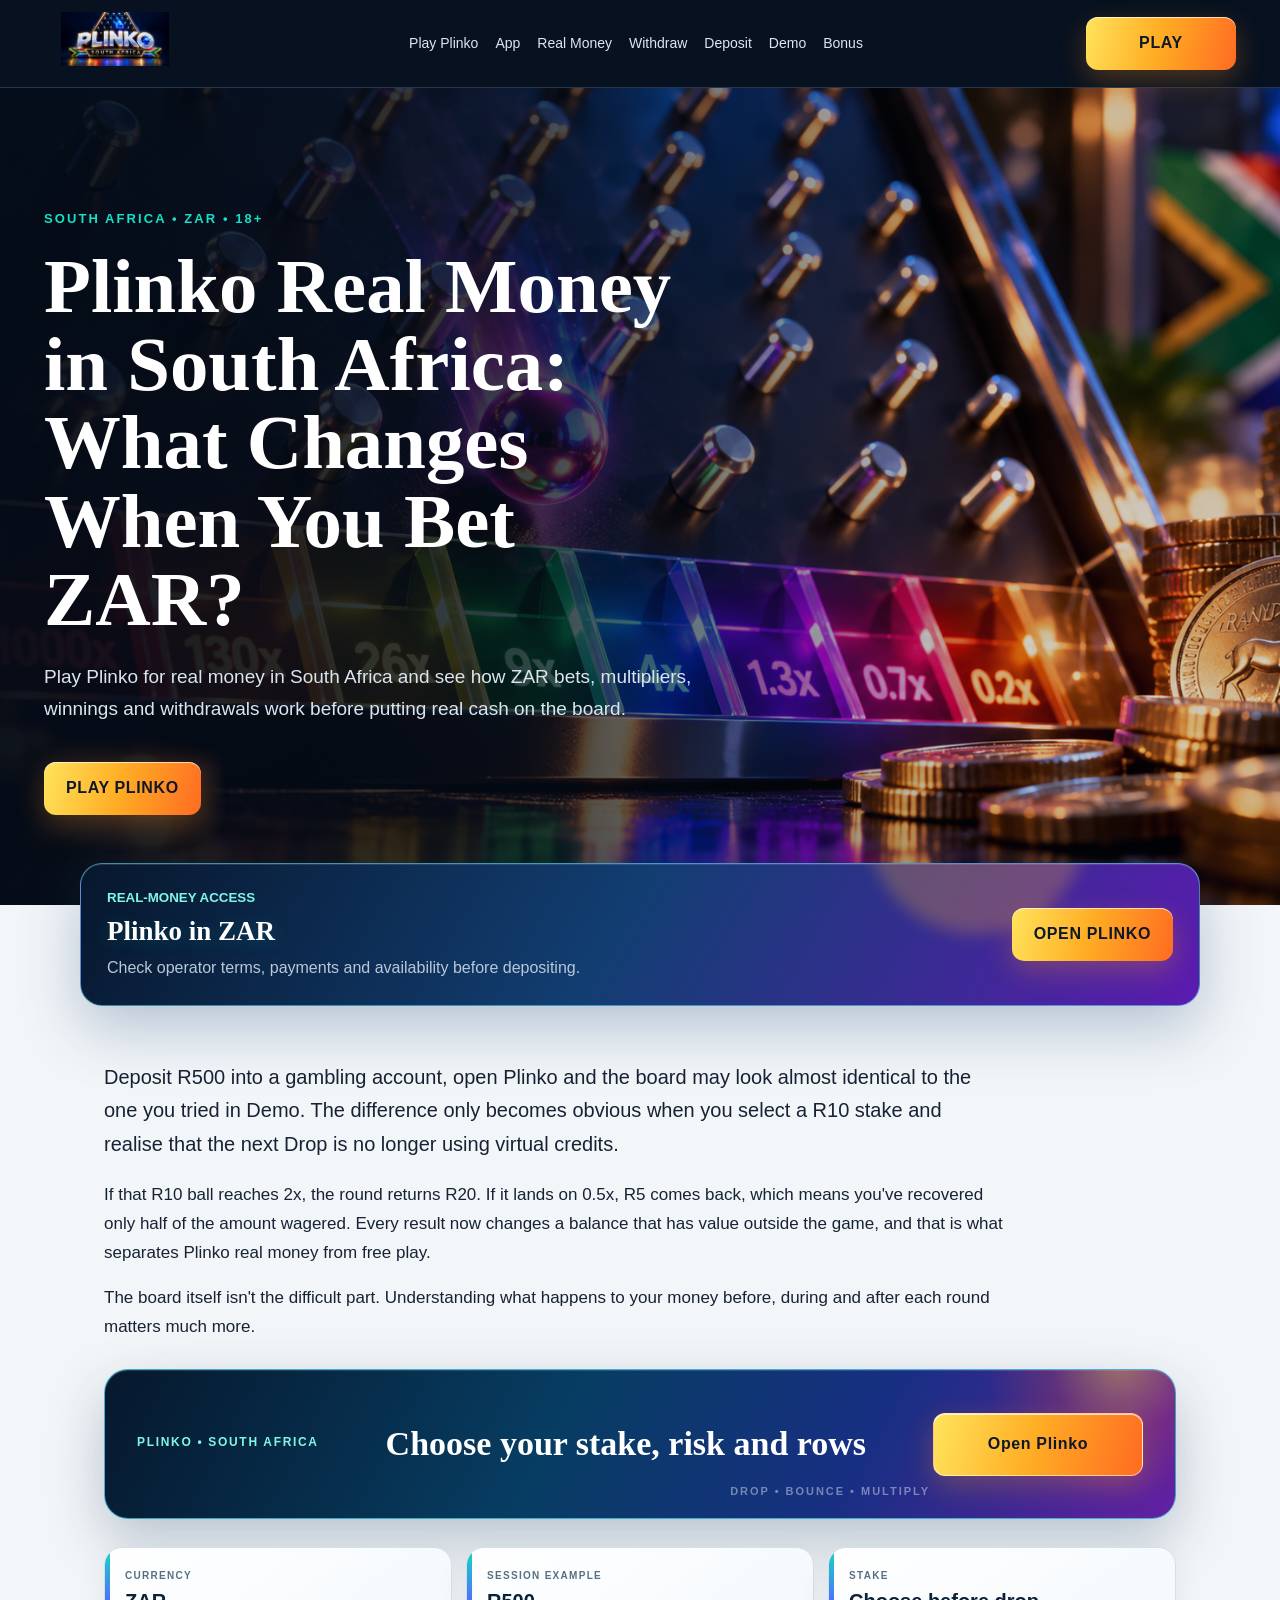
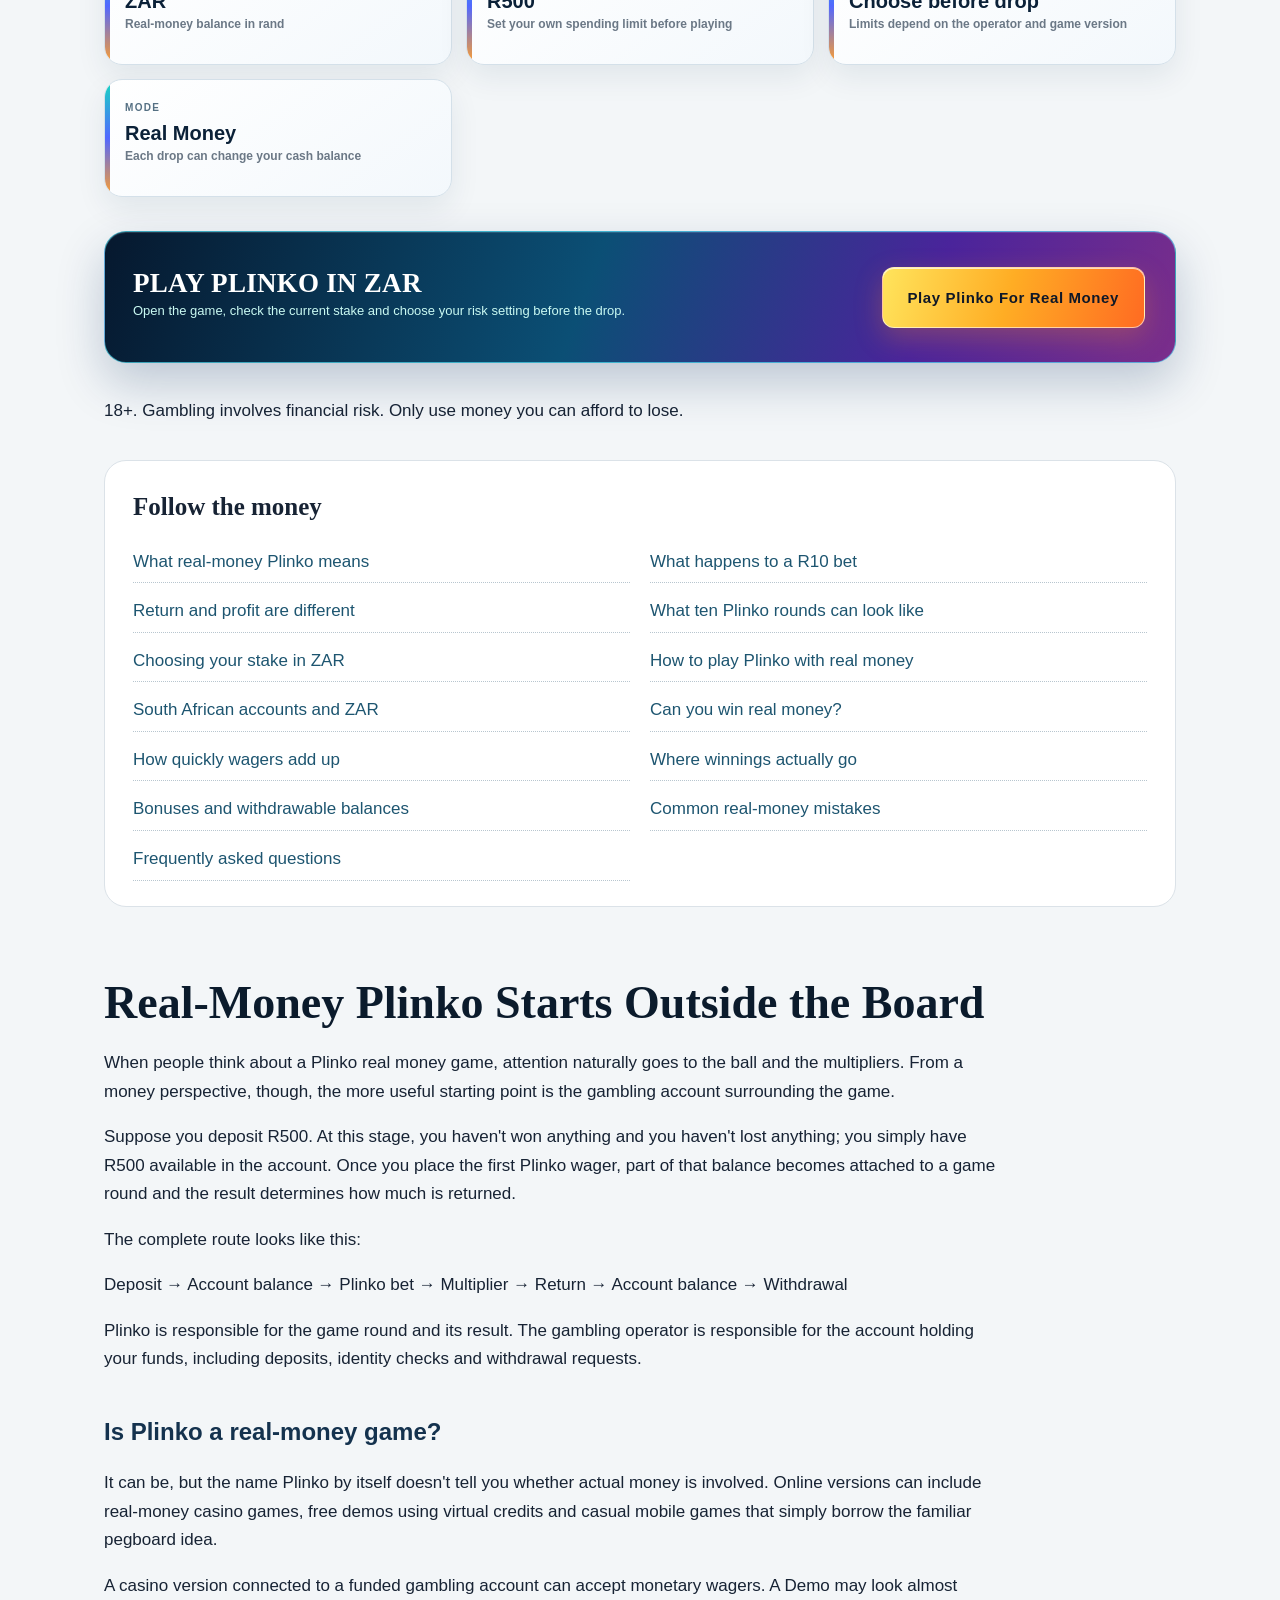
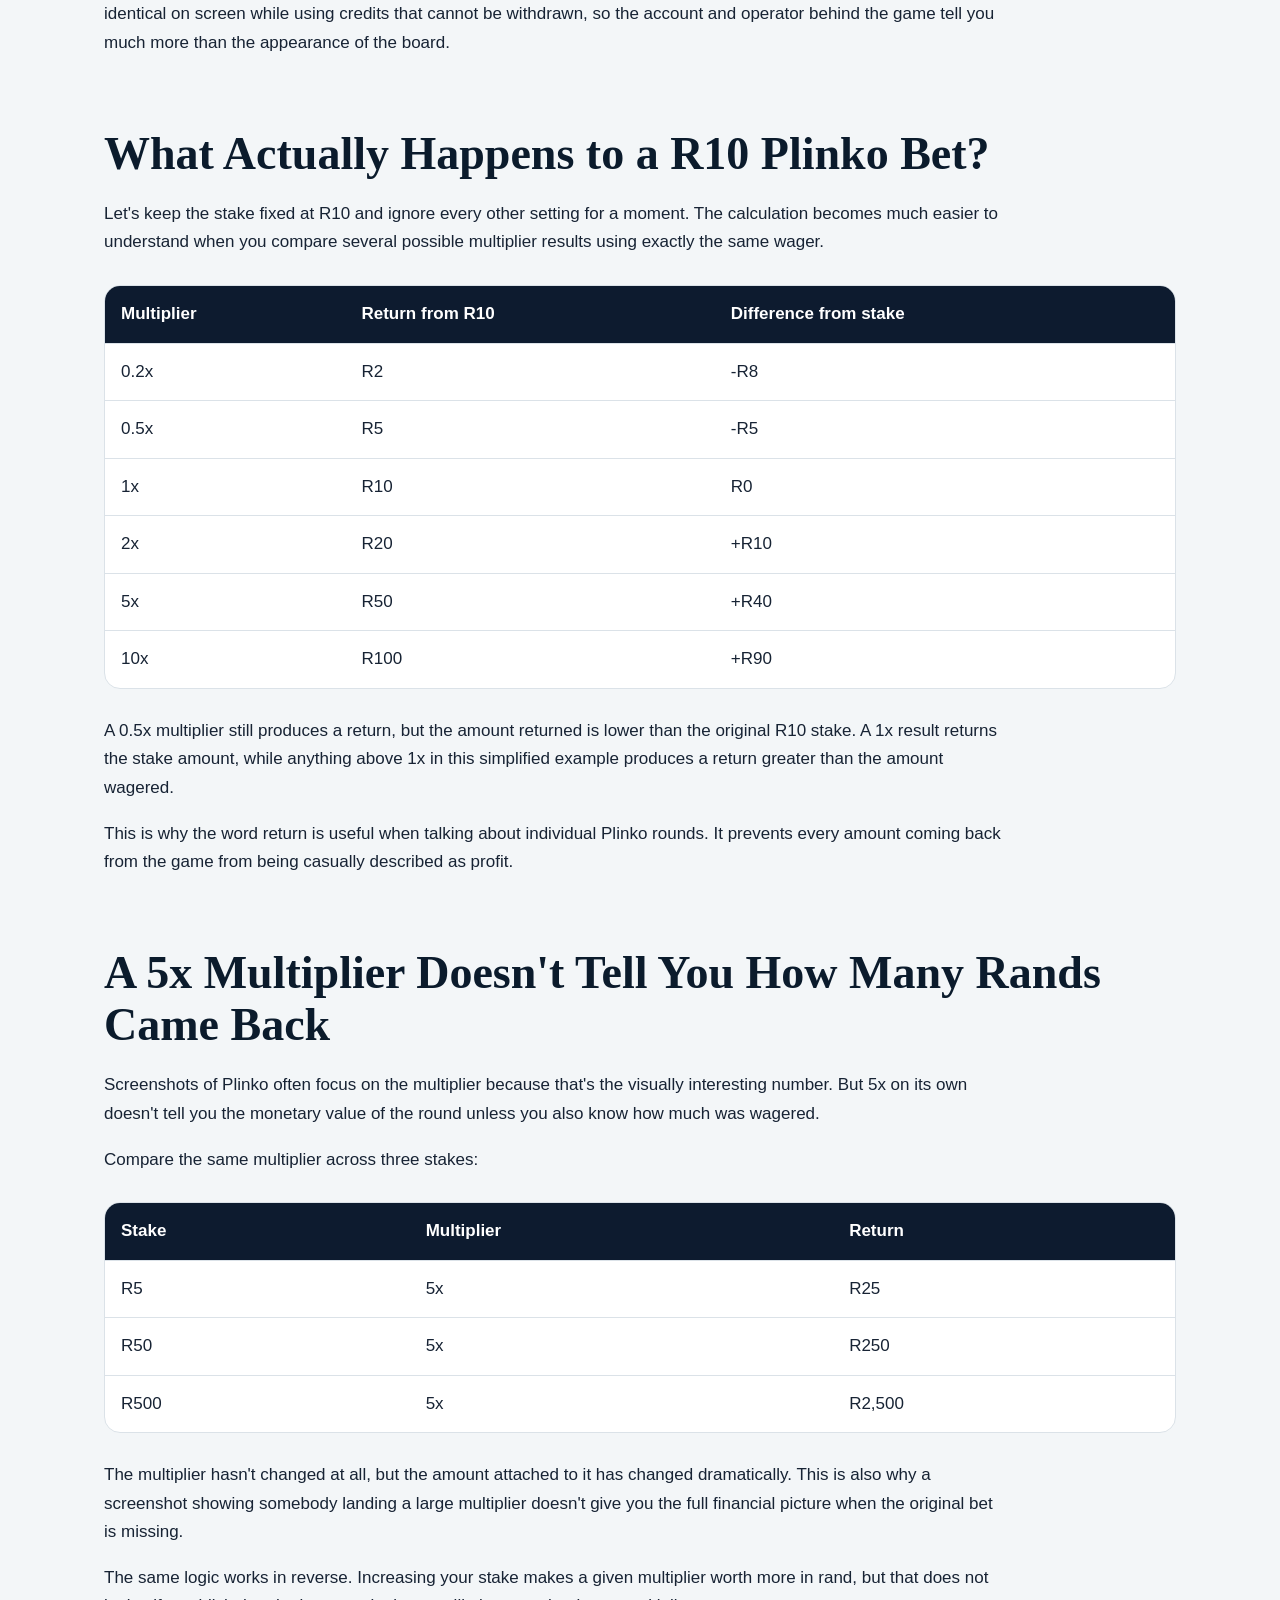
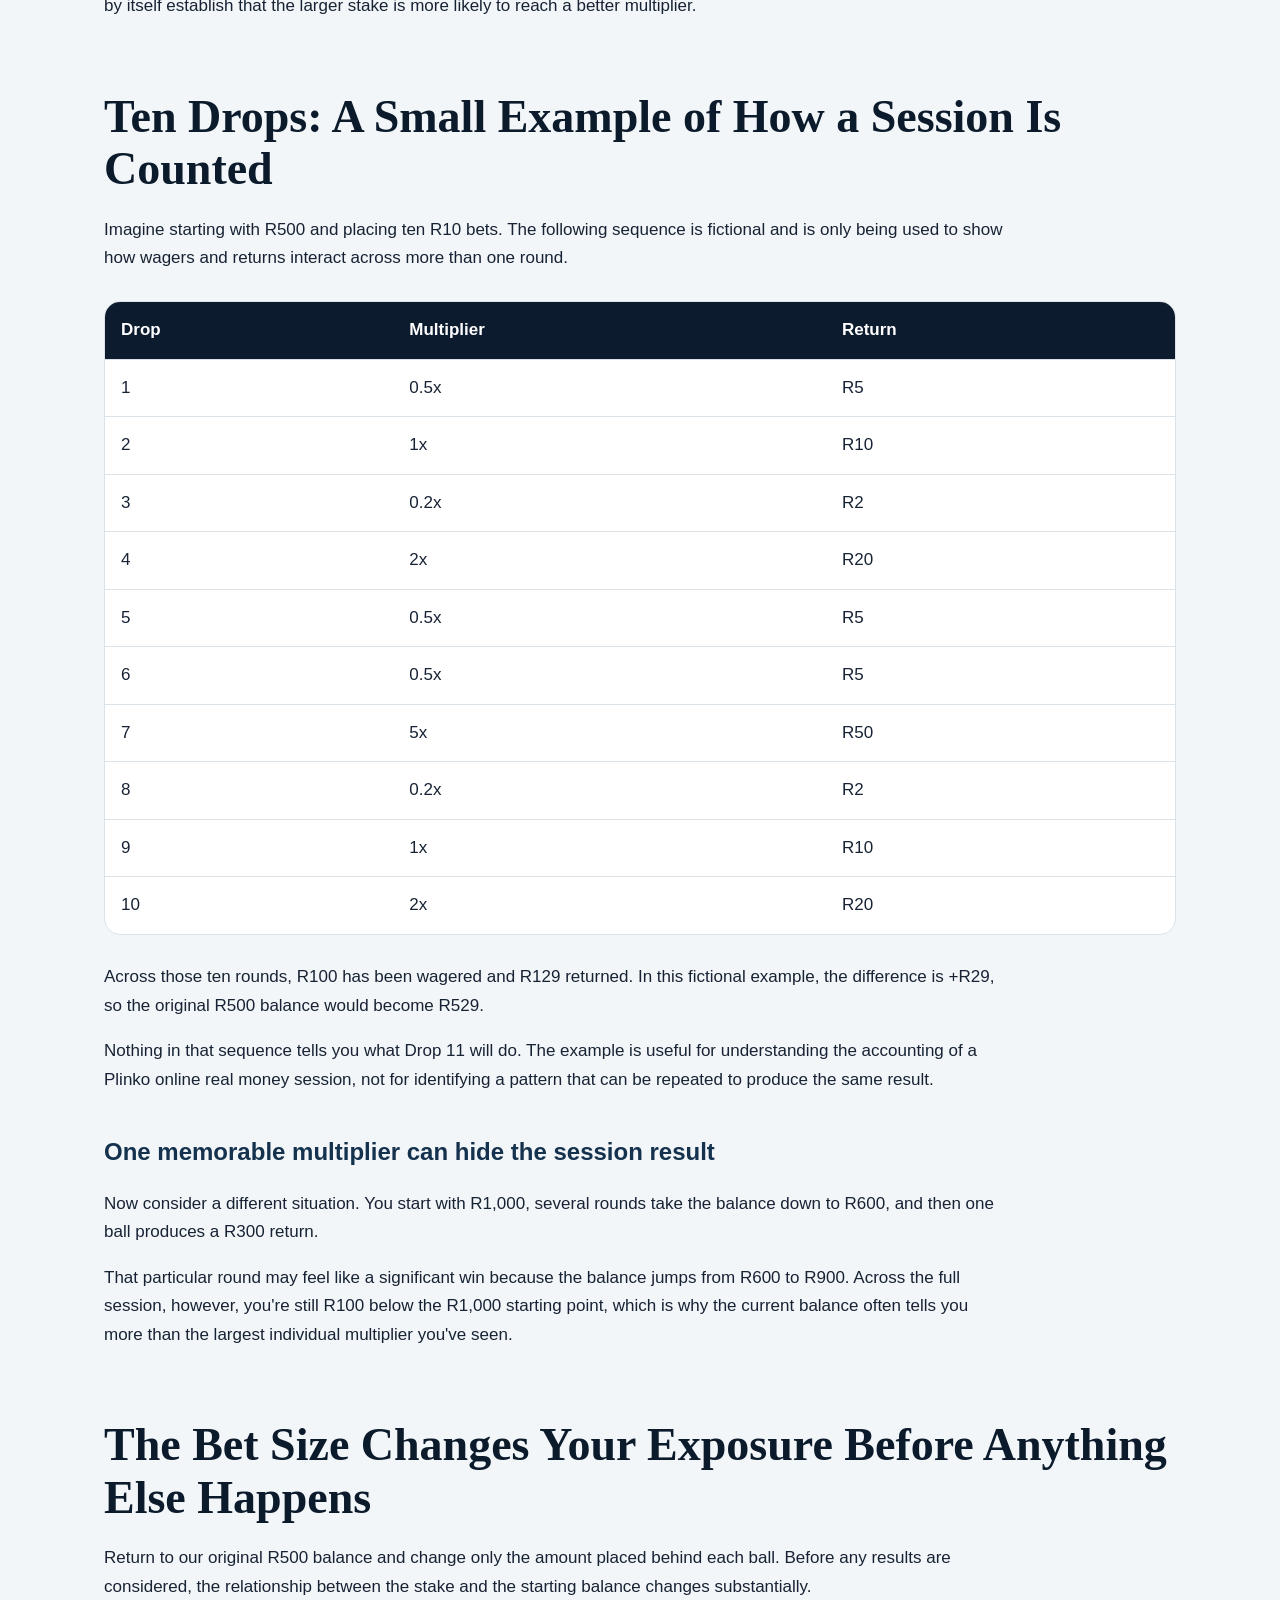
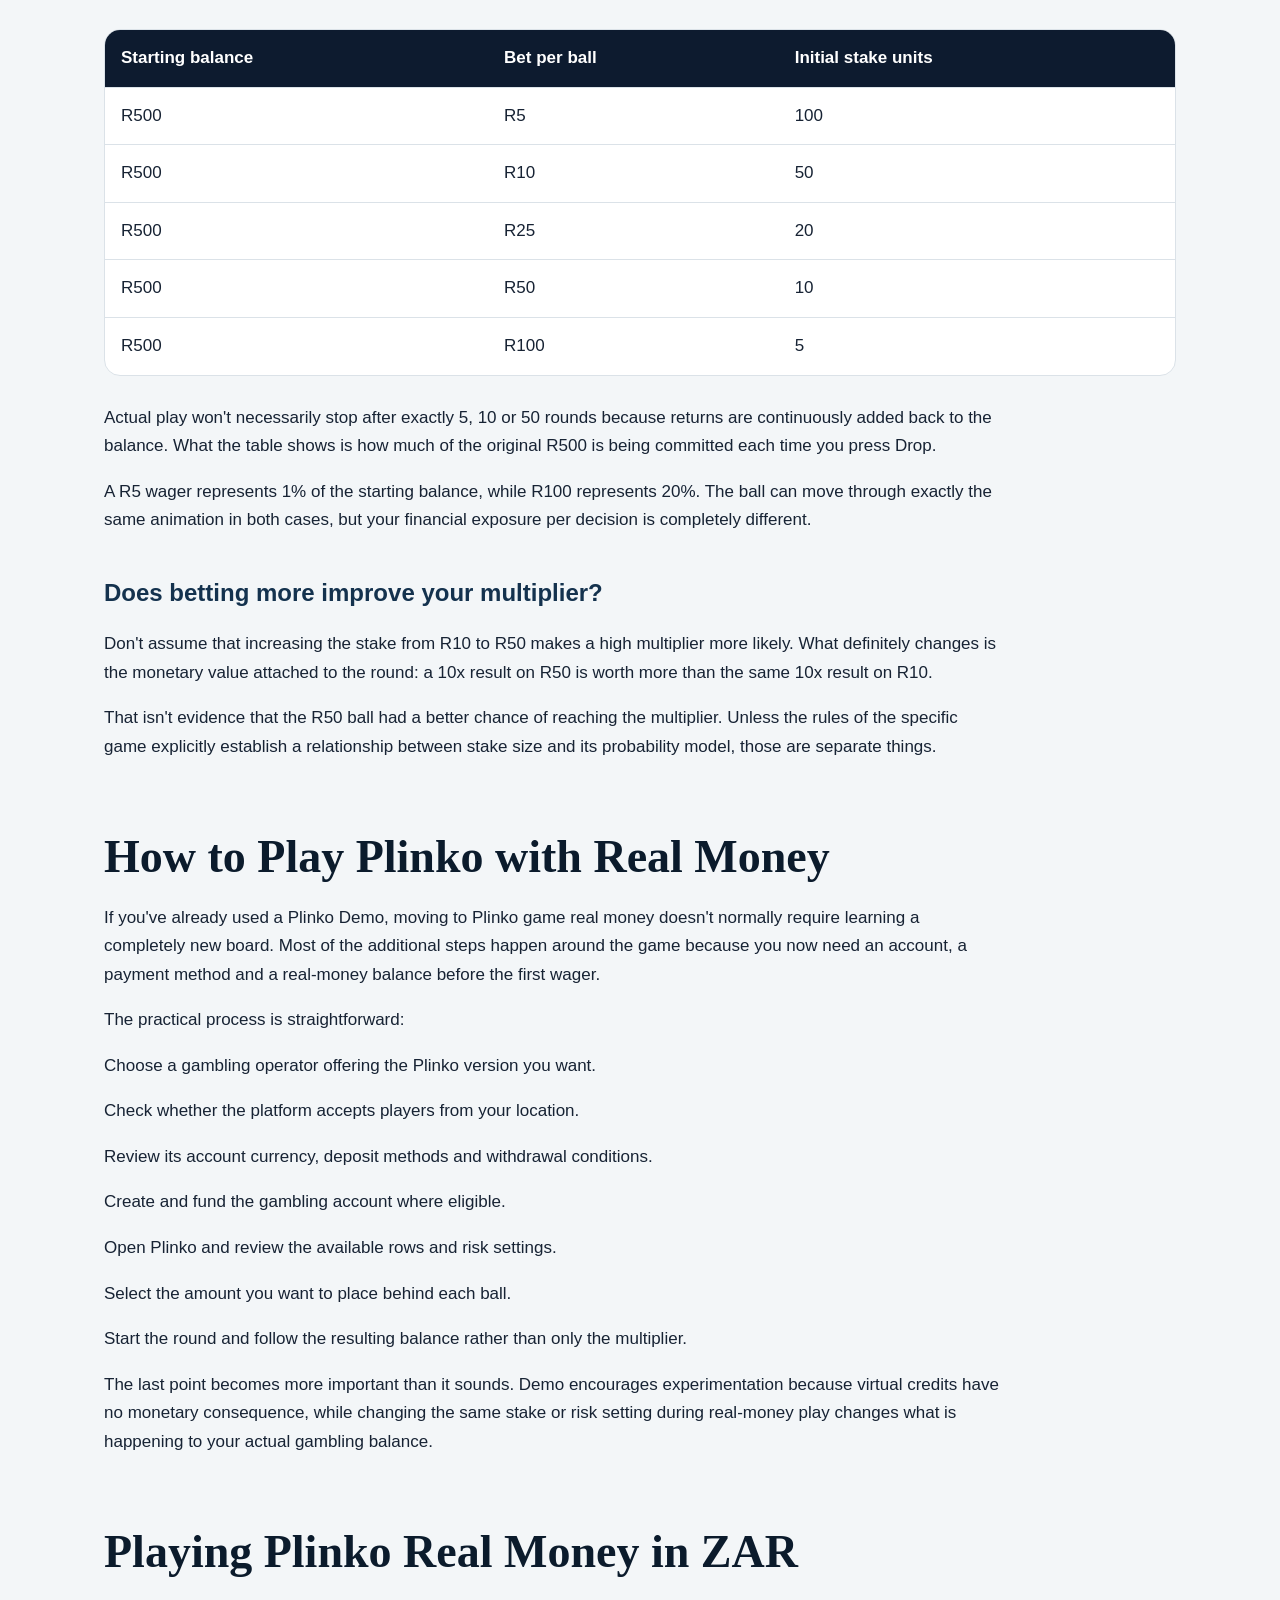
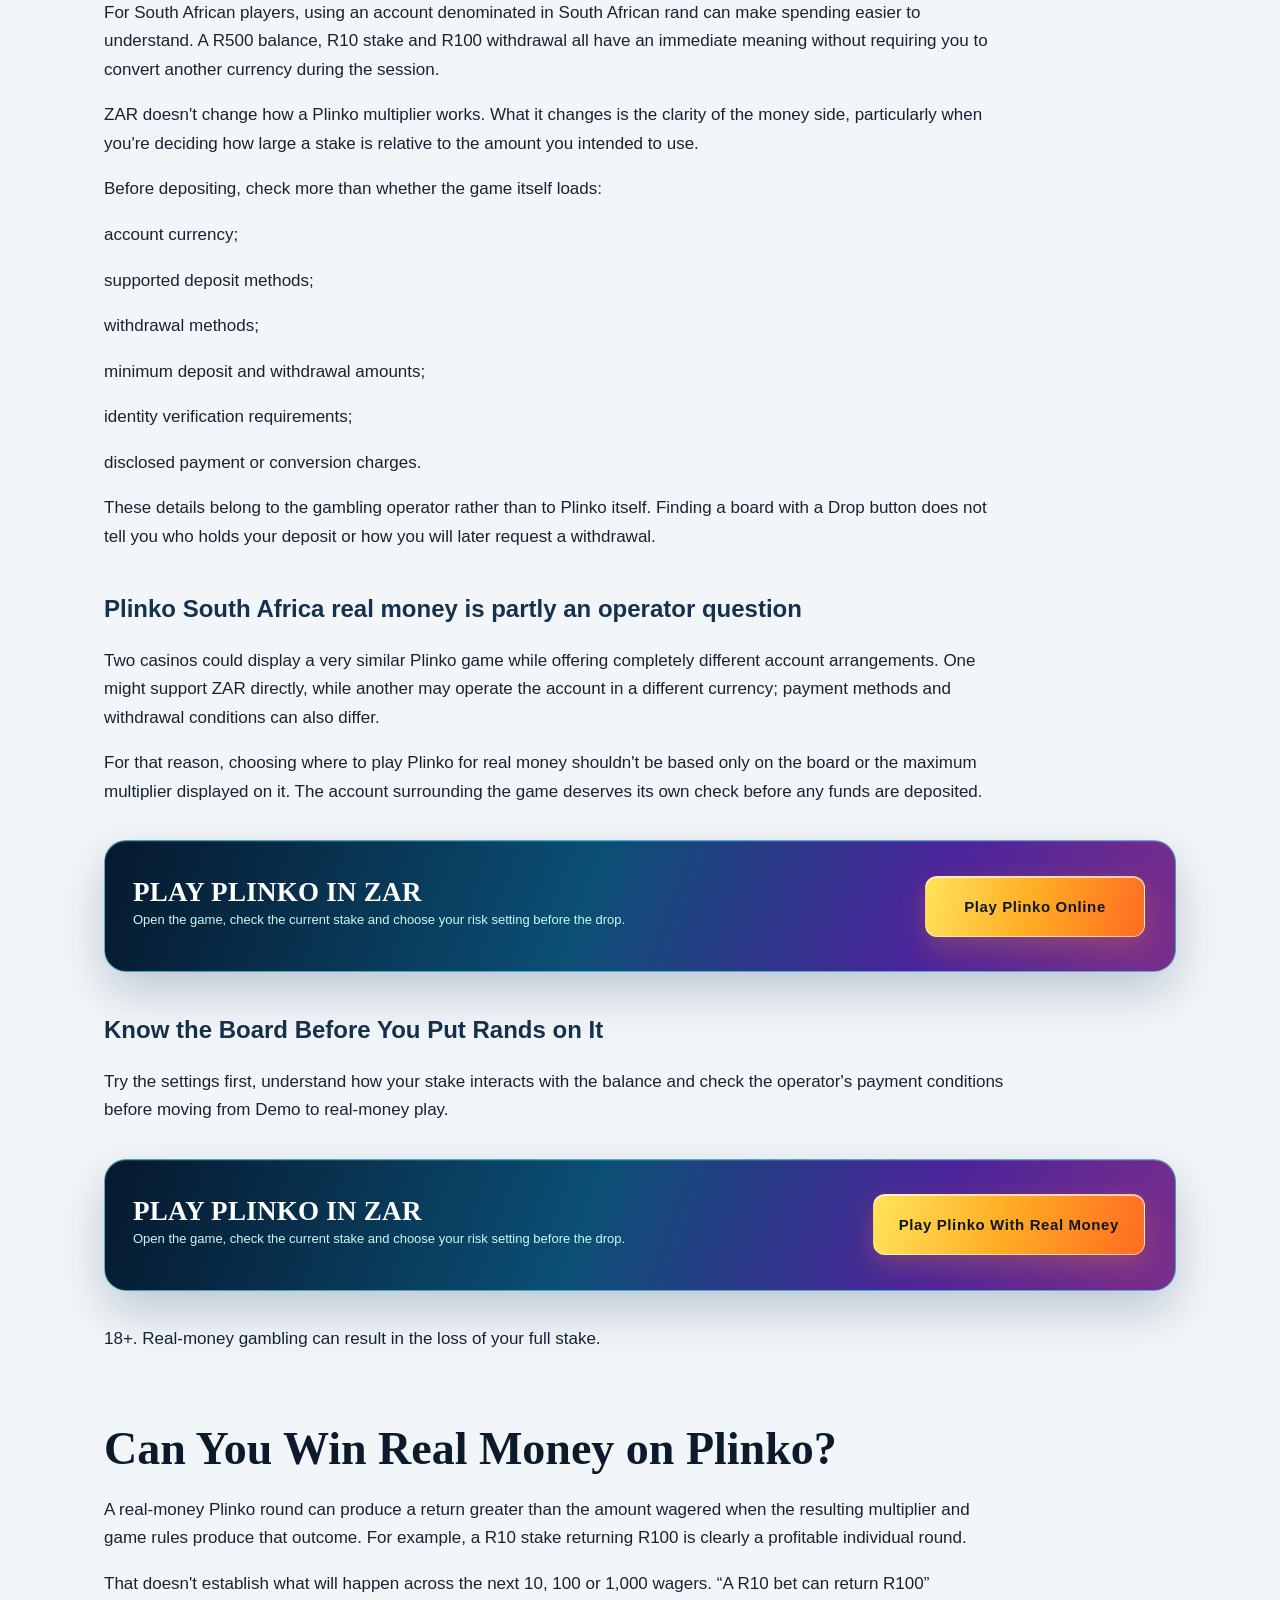
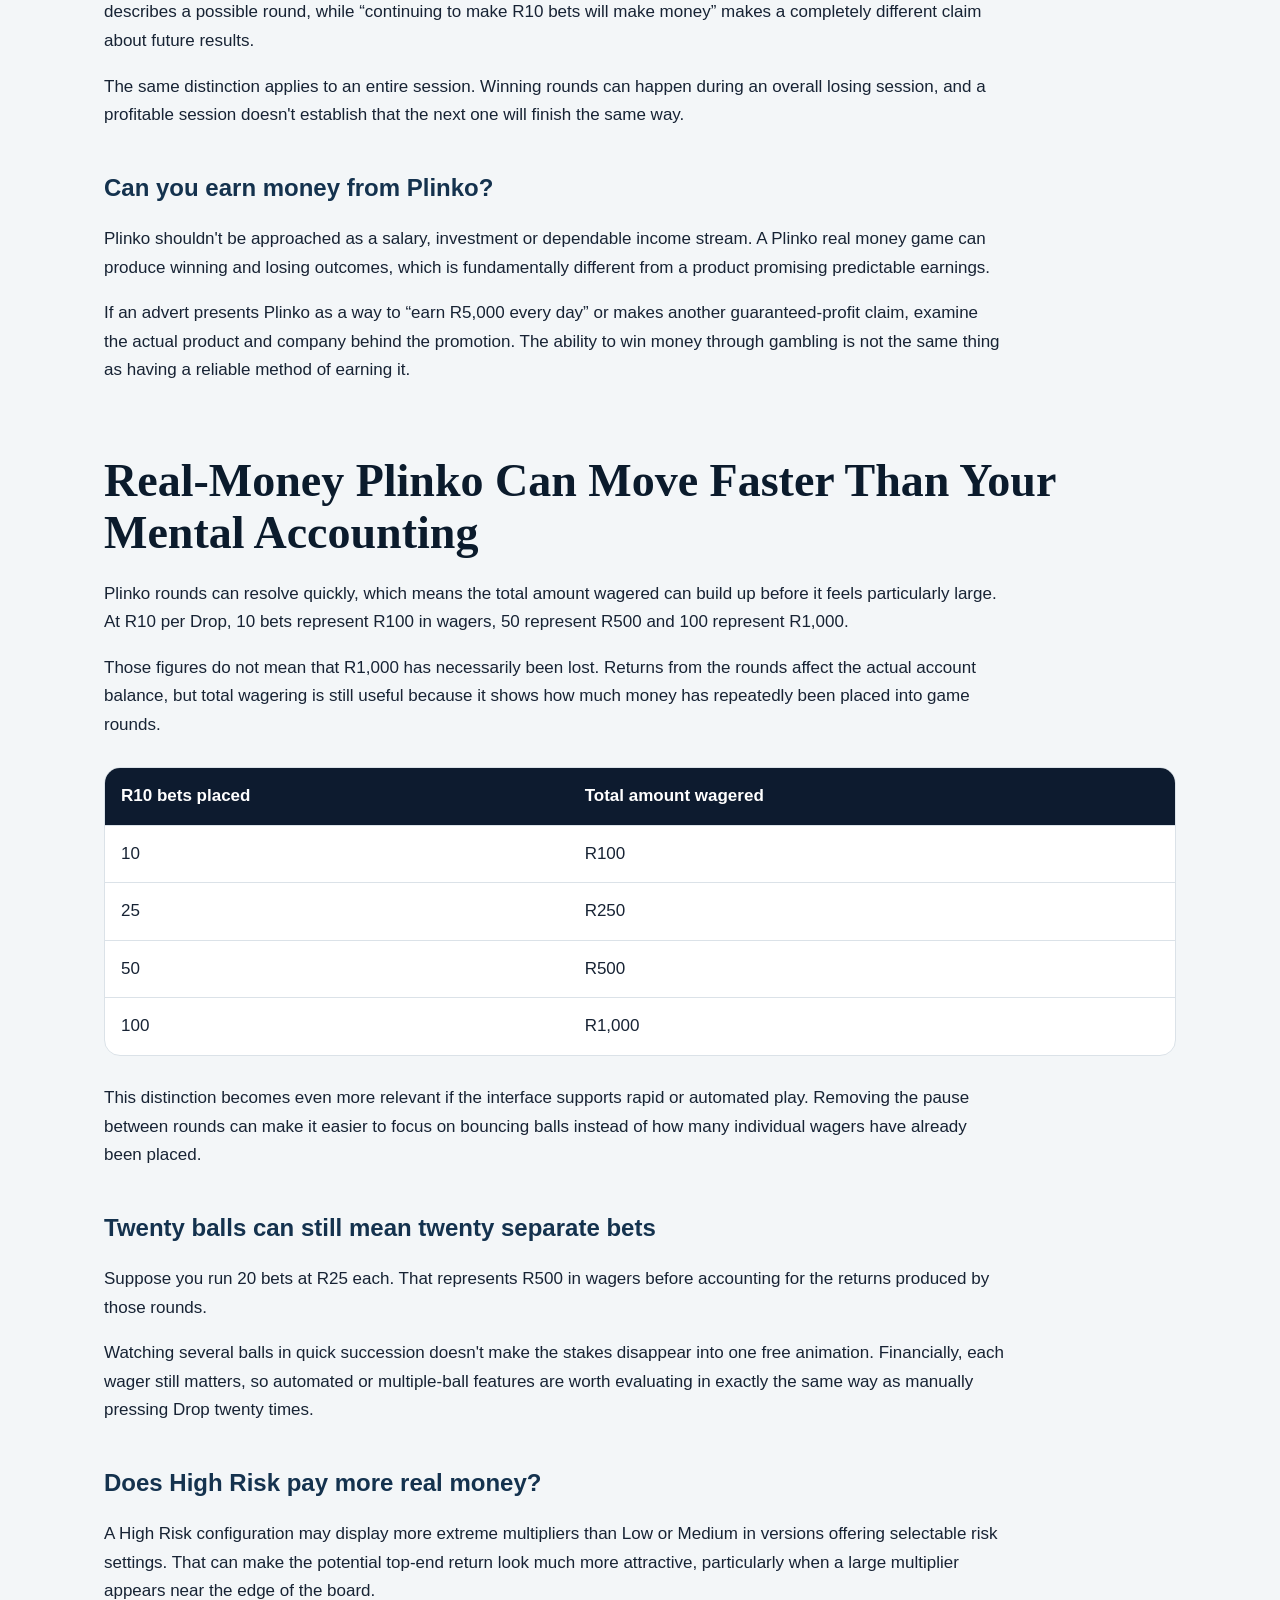
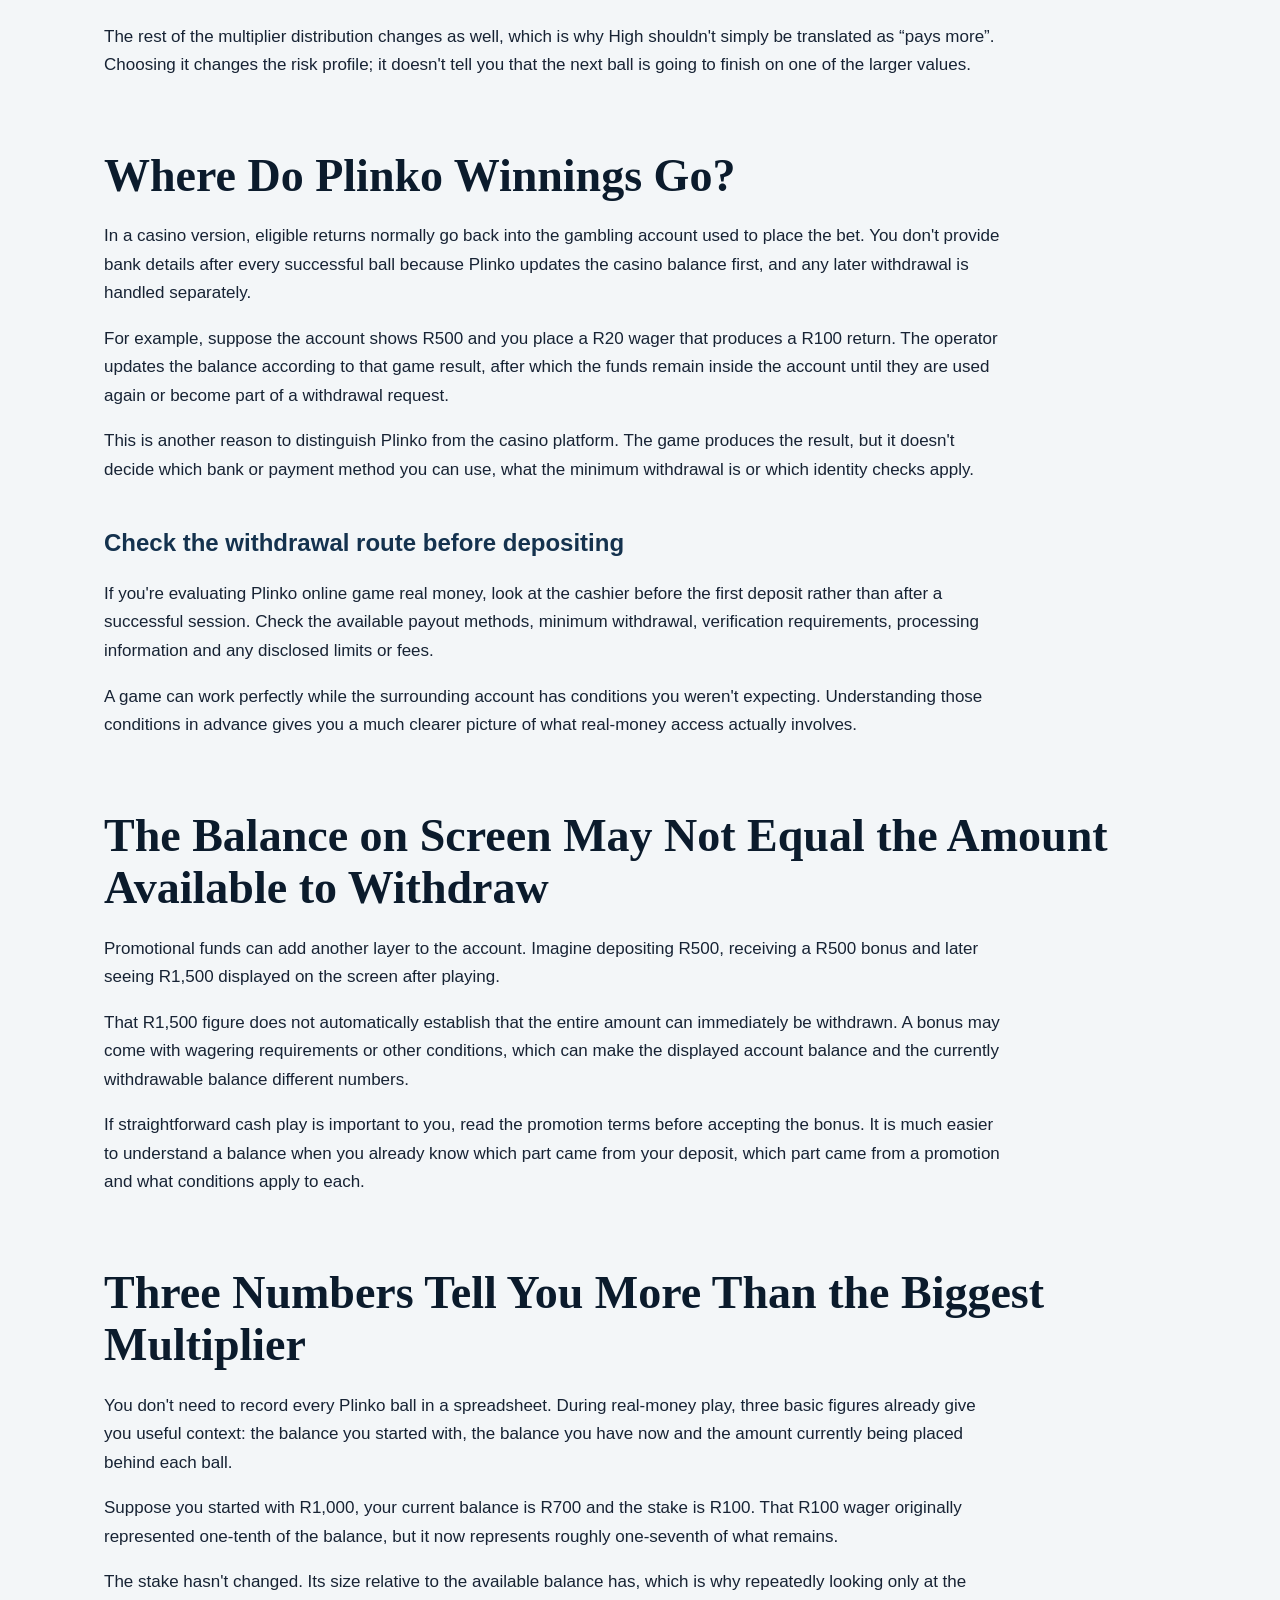
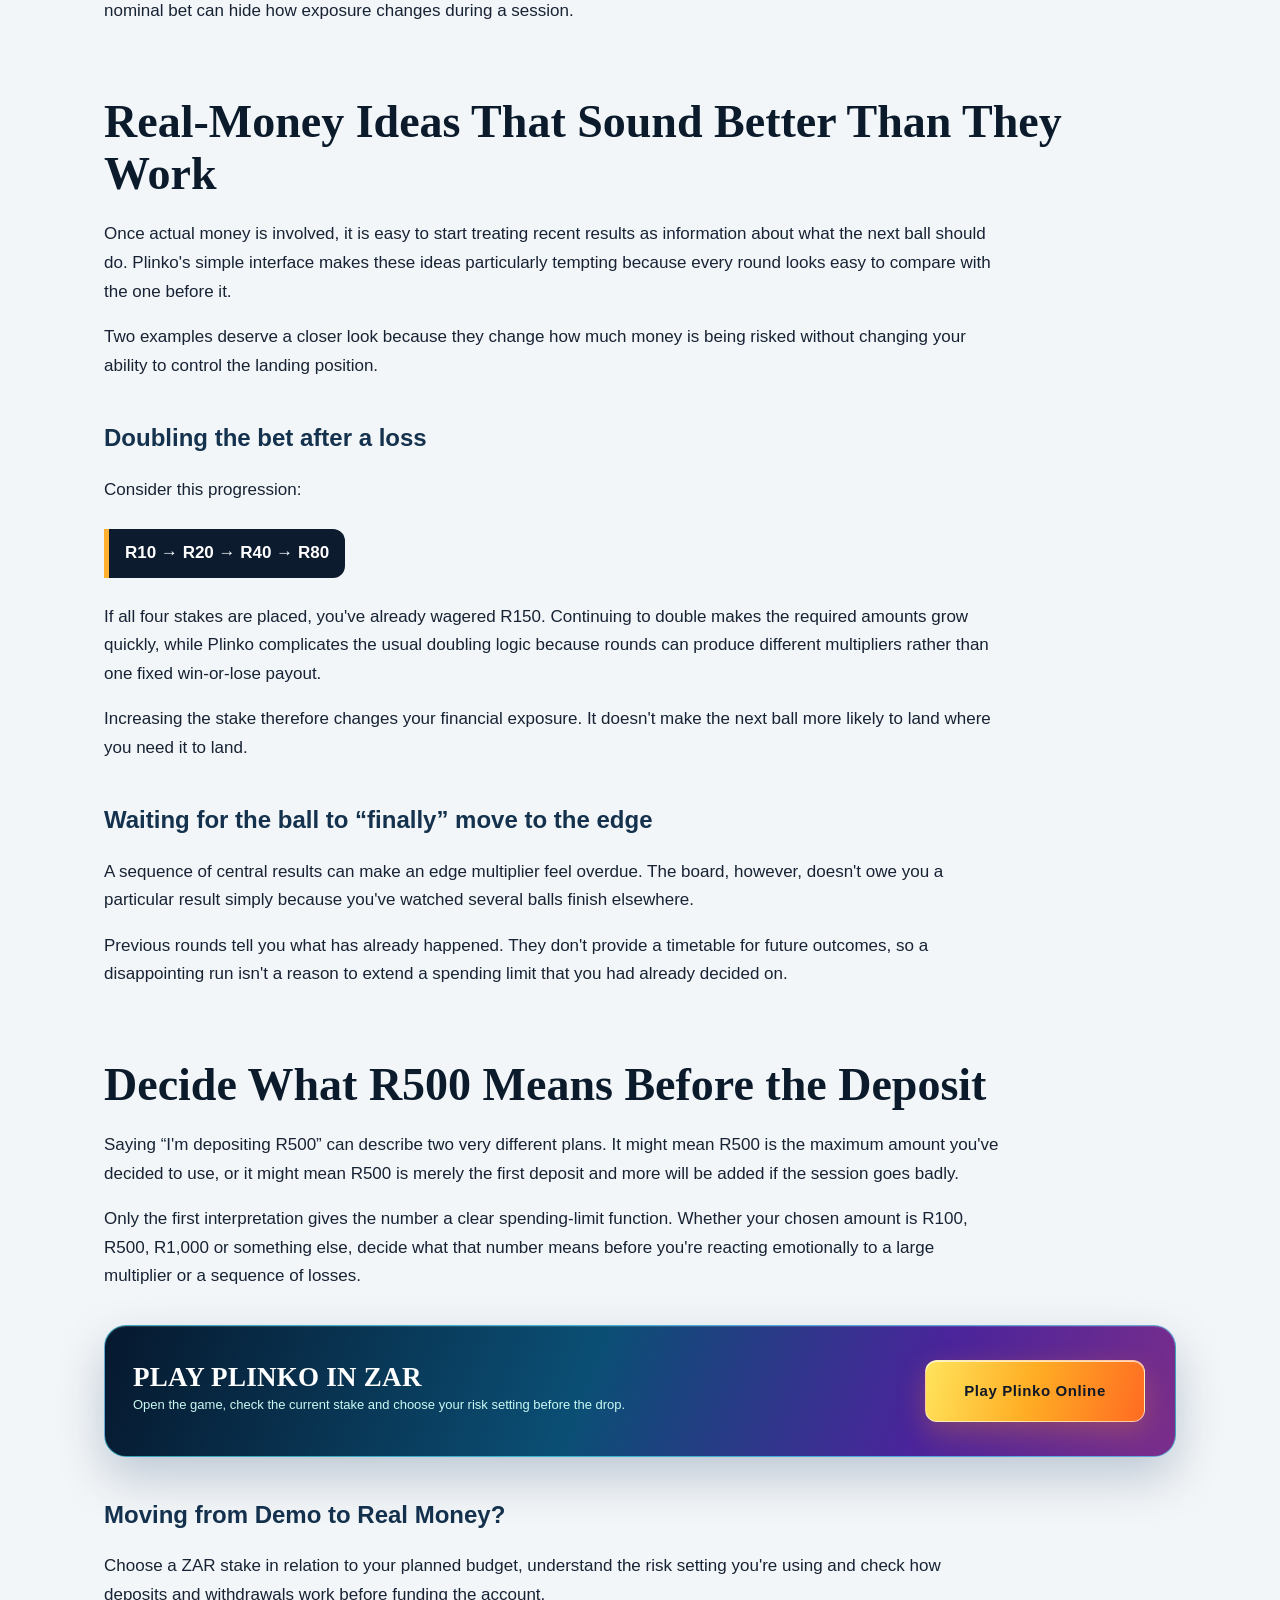
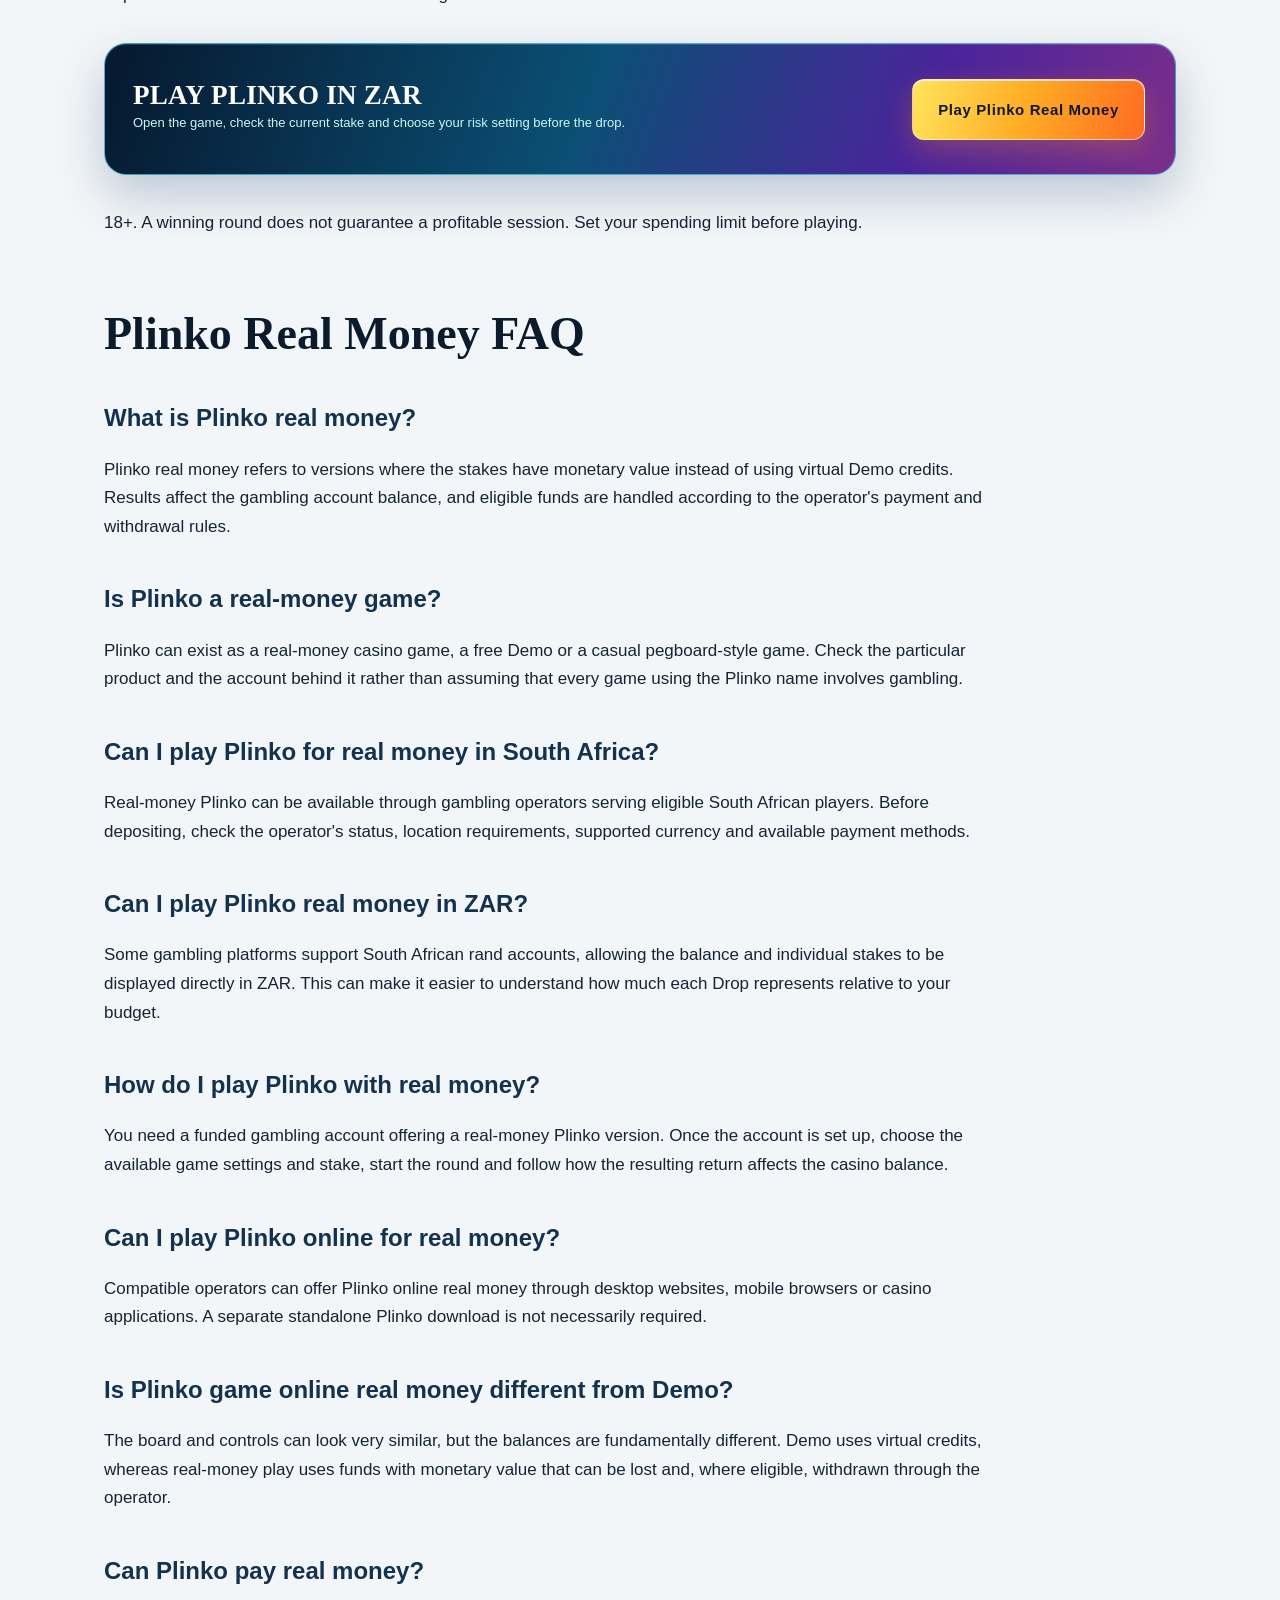
==== commit 76ce75a4: "Update2" ====
--- a/plinko-real-money/index.html
+++ b/plinko-real-money/index.html
@@ -6,7 +6,7 @@
 <p>If that R10 ball reaches 2x, the round returns R20. If it lands on 0.5x, R5 comes back, which means you&#x27;ve recovered only half of the amount wagered. Every result now changes a balance that has value outside the game, and that is what separates Plinko real money from free play.</p>
 <p>The board itself isn&#x27;t the difficult part. Understanding what happens to your money before, during and after each round matters much more.</p>
 <div class="game-panel"><span>PLINKO • SOUTH AFRICA</span><b>Choose your stake, risk and rows</b><a class="cta-button" href="/go/">Open Plinko</a></div>
-<div class="stat-grid"><div>Currency: ZAR</div><div>Starting example: R500</div><div>Bet: From R___</div><div>Mode: Real Money</div></div>
+<div class="stat-grid"><div><small>CURRENCY</small><strong>ZAR</strong><span>Real-money balance in rand</span></div><div><small>SESSION EXAMPLE</small><strong>R500</strong><span>Set your own spending limit before playing</span></div><div><small>STAKE</small><strong>Choose before drop</strong><span>Limits depend on the operator and game version</span></div><div><small>MODE</small><strong>Real Money</strong><span>Each drop can change your cash balance</span></div></div>
 <div class="inline-cta"><a class="cta-button" href="/go/">Play Plinko For Real Money</a></div>
 <p>18+. Gambling involves financial risk. Only use money you can afford to lose.</p>
 <nav class="toc"><strong>Follow the money</strong><div><a href="#what-real-money-plinko-means">What real-money Plinko means</a><a href="#what-happens-to-a-r10-bet">What happens to a R10 bet</a><a href="#return-and-profit-are-different">Return and profit are different</a><a href="#what-ten-plinko-rounds-can-look-like">What ten Plinko rounds can look like</a><a href="#choosing-your-stake-in-zar">Choosing your stake in ZAR</a><a href="#how-to-play-plinko-with-real-money">How to play Plinko with real money</a><a href="#south-african-accounts-and-zar">South African accounts and ZAR</a><a href="#can-you-win-real-money">Can you win real money?</a><a href="#how-quickly-wagers-add-up">How quickly wagers add up</a><a href="#where-winnings-actually-go">Where winnings actually go</a><a href="#bonuses-and-withdrawable-balances">Bonuses and withdrawable balances</a><a href="#common-real-money-mistakes">Common real-money mistakes</a><a href="#frequently-asked-questions">Frequently asked questions</a></div></nav>
--- a/assets/css/site.css
+++ b/assets/css/site.css
@@ -1,3 +1,22 @@
 
 :root{--ink:#07111f;--panel:#0d1b2f;--panel2:#112641;--paper:#f3f6f8;--text:#172334;--muted:#5e6b7b;--cyan:#16e0c5;--amber:#ffb02e;--line:#dbe2e8;--radius:22px}*{box-sizing:border-box}html{scroll-behavior:smooth}body{margin:0;background:var(--paper);color:var(--text);font-family:"Trebuchet MS",Arial,sans-serif;line-height:1.68}a{color:inherit}header{position:relative;background:#07111f;border-bottom:1px solid #24364e;z-index:10}.head{max-width:1240px;margin:auto;padding:12px 24px;display:flex;align-items:center;gap:22px}.brand img{width:142px;height:54px;object-fit:contain}.head nav{display:flex;gap:17px;align-items:center;flex:1;justify-content:center}.head nav a{text-decoration:none;color:#dce7f3;font-size:14px}.head nav a:hover{color:var(--cyan)}.head-cta,.cta-button{display:inline-flex;align-items:center;justify-content:center;text-decoration:none;font-weight:900;letter-spacing:.04em;background:linear-gradient(135deg,var(--cyan),#5af0a8);color:#06141b;padding:13px 22px;clip-path:polygon(8% 0,100% 0,92% 100%,0 100%);border:0;min-width:150px}.hero{position:relative;min-height:620px;background:#07111f;overflow:hidden}.hero>img{position:absolute;width:100%;height:100%;object-fit:cover}.hero-shade{position:absolute;inset:0;background:linear-gradient(90deg,rgba(4,12,24,.96) 0%,rgba(4,12,24,.78) 40%,rgba(4,12,24,.18) 78%)}.hero-copy{position:relative;max-width:1240px;margin:auto;padding:120px 24px 90px;color:white}.hero-copy>*{max-width:690px}.eyebrow{display:block;color:var(--cyan);font-weight:800;letter-spacing:.16em;font-size:13px}.hero h1{font-family:Georgia,"Times New Roman",serif;font-size:clamp(44px,6vw,78px);line-height:1.02;margin:18px 0 22px}.hero p{font-size:19px;color:#dbe5ee}.hero-btn{margin-top:18px}.top-offer{max-width:1120px;margin:-42px auto 55px;position:relative;z-index:3;background:linear-gradient(115deg,#0a1728,#112a47);color:#fff;border:1px solid #254461;border-radius:var(--radius);padding:23px 26px;display:flex;align-items:center;justify-content:space-between;gap:20px;box-shadow:0 20px 45px #07111f2a}.top-offer div{display:grid}.top-offer small{color:var(--cyan);font-weight:800}.top-offer strong{font-family:Georgia,serif;font-size:27px}.top-offer span{color:#b9c8d8}.content{max-width:1120px;margin:auto;padding:0 24px 90px;font-size:17px}.content h2{font-family:Georgia,serif;font-size:clamp(30px,4vw,46px);line-height:1.14;color:#0b1b2c;margin:70px 0 20px;scroll-margin-top:25px}.content h3{font-size:24px;color:#14324e;margin:38px 0 12px}.content p{max-width:900px}.content>p:first-child{font-size:20px}.toc{background:white;border:1px solid var(--line);border-radius:var(--radius);padding:25px 28px;margin:34px 0}.toc strong{font-family:Georgia,serif;font-size:25px}.toc div{display:grid;grid-template-columns:repeat(2,minmax(0,1fr));gap:8px 20px;margin-top:14px}.toc a{color:#1d5570;text-decoration:none;border-bottom:1px dotted #b8c6cf;padding:6px 0}.table-wrap{overflow:auto;margin:28px 0;border-radius:16px;border:1px solid var(--line);background:white}table{border-collapse:collapse;width:100%;min-width:620px}th,td{text-align:left;padding:14px 16px;border-bottom:1px solid var(--line)}th{background:#0d1b2f;color:#fff}tr:last-child td{border:0}.callout-line{display:inline-block;background:#0d1b2f;color:#fff;border-left:5px solid var(--amber);padding:10px 16px;margin:8px 8px 8px 0;border-radius:0 12px 12px 0;font-weight:800}.stat-grid{display:flex;flex-wrap:wrap;gap:10px;margin:20px 0}.stat-grid div{background:#fff;border:1px solid var(--line);padding:10px 14px;border-radius:12px;font-weight:700}.game-panel{margin:28px 0;background:radial-gradient(circle at 80% 20%,#153c5f,#07111f 60%);color:#fff;border-radius:24px;padding:26px;display:flex;gap:18px;align-items:center;justify-content:space-between;border:1px solid #24465f}.game-panel span{color:var(--cyan);font-size:12px;letter-spacing:.14em}.game-panel b{font-size:20px}.inline-cta{margin:24px 0}.internal-link a{font-weight:800;color:#166a75;text-decoration:none}.visual-cta{position:relative;margin:80px 0 10px;min-height:360px;border-radius:28px;overflow:hidden;display:flex;align-items:end;color:#fff}.visual-cta img{position:absolute;inset:0;width:100%;height:100%;object-fit:cover}.visual-cta:after{content:"";position:absolute;inset:0;background:linear-gradient(90deg,rgba(4,12,24,.93),rgba(4,12,24,.35))}.visual-cta div{position:relative;z-index:2;padding:38px;max-width:620px}.visual-cta h2{color:#fff;margin:0 0 10px}.visual-cta p{color:#e0e7ee}footer{background:#07111f;color:#b9c6d5;padding:50px max(24px,calc((100vw - 1120px)/2));display:grid;grid-template-columns:1.5fr 1fr auto;gap:30px;align-items:start}footer img{width:160px;height:70px;object-fit:contain}.footer-links{display:grid;gap:10px}.footer-links a{color:#dbe5ee;text-decoration:none}.age{font-size:28px;font-weight:900;color:var(--amber);margin:0}
 @media(max-width:900px){.head{padding:10px 14px;gap:10px;overflow-x:auto}.brand img{width:92px;height:42px}.head nav{justify-content:flex-start;gap:12px;white-space:nowrap}.head nav a{font-size:12px}.head-cta{min-width:74px;padding:10px 14px}.hero{min-height:580px}.hero-copy{padding:100px 18px 70px}.hero h1{font-size:45px}.top-offer{margin:-28px 14px 40px;padding:18px;align-items:flex-start;flex-direction:column}.content{padding:0 18px 70px}.toc div{grid-template-columns:1fr}.game-panel{align-items:flex-start;flex-direction:column}.visual-cta{min-height:430px}.visual-cta div{padding:24px}footer{grid-template-columns:1fr}.content h2{margin-top:54px}}@media(max-width:520px){.hero{min-height:530px}.hero h1{font-size:39px}.hero-copy p{font-size:16px}.hero>img{object-position:62% center}.head nav a:nth-child(n+5){display:none}.content{font-size:16px}.content h2{font-size:32px}.top-offer .cta-button,.game-panel .cta-button{width:100%}.cta-button{clip-path:polygon(5% 0,100% 0,95% 100%,0 100%)}.visual-cta{min-height:480px}.visual-cta img{object-position:62% center}}
+
+/* brighter conversion blocks */
+.top-offer{background:linear-gradient(120deg,#07172d 0%,#123e72 48%,#5b1bb0 100%);border:1px solid rgba(104,232,255,.55);box-shadow:0 22px 60px rgba(19,58,116,.28),inset 0 1px 0 rgba(255,255,255,.12);overflow:hidden}.top-offer:before{content:"";position:absolute;width:220px;height:220px;border-radius:50%;right:10%;top:-150px;background:rgba(255,176,46,.26);filter:blur(8px);pointer-events:none}.top-offer small{color:#7ff7e6}.top-offer strong{color:#fff;text-shadow:0 2px 18px rgba(22,224,197,.22)}
+.cta-button,.head-cta{position:relative;background:linear-gradient(105deg,#ffe45c 0%,#ffad24 48%,#ff6b22 100%);color:#101827;border-radius:12px;clip-path:none;box-shadow:0 10px 28px rgba(255,145,32,.28),inset 0 1px 0 rgba(255,255,255,.7);transition:transform .2s ease,box-shadow .2s ease,filter .2s ease}.cta-button:hover,.head-cta:hover{transform:translateY(-2px);filter:saturate(1.12) brightness(1.04);box-shadow:0 15px 34px rgba(255,120,28,.38),0 0 0 3px rgba(255,224,92,.16)}
+.inline-cta{position:relative;margin:34px 0;padding:26px 28px;border-radius:22px;background:linear-gradient(120deg,#09223d 0%,#104d74 44%,#48209a 100%);border:1px solid rgba(70,224,255,.45);box-shadow:0 16px 38px rgba(10,34,61,.18);overflow:hidden;display:flex;align-items:center;justify-content:flex-end;min-height:104px}.inline-cta:before{content:"PLAY PLINKO • ZAR • SOUTH AFRICA";position:absolute;left:28px;right:230px;color:#fff;font-weight:900;font-size:18px;letter-spacing:.05em}.inline-cta:after{content:"18+  •  Check the stake and operator terms before playing";position:absolute;left:28px;right:230px;top:58px;color:#aeeae6;font-size:12px}.inline-cta .cta-button{z-index:1;min-width:190px}
+.game-panel{position:relative;background:linear-gradient(125deg,#07162b 0%,#0b3f68 55%,#501d8f 100%);border:1px solid rgba(63,224,255,.5);box-shadow:0 18px 45px rgba(14,52,95,.2);overflow:hidden}.game-panel:after{content:"";position:absolute;width:190px;height:190px;right:-70px;top:-100px;border-radius:50%;background:rgba(255,176,46,.28);filter:blur(4px)}.game-panel>*{position:relative;z-index:1}.game-panel b{color:#fff}.game-panel span{color:#7ff7e6}
+.visual-cta{box-shadow:0 22px 60px rgba(7,17,31,.25);border:1px solid rgba(255,255,255,.2)}.visual-cta:after{background:linear-gradient(90deg,rgba(3,12,28,.96) 0%,rgba(14,44,84,.8) 45%,rgba(83,24,131,.24) 100%)}.visual-cta div{background:linear-gradient(135deg,rgba(7,24,48,.76),rgba(57,22,99,.55));backdrop-filter:blur(7px);margin:26px;border:1px solid rgba(124,238,255,.32);border-radius:20px}.visual-cta h2{font-size:clamp(30px,4vw,44px)}
+@media(max-width:700px){.inline-cta{padding:22px;display:block;min-height:174px}.inline-cta:before{left:22px;right:22px;top:22px;font-size:16px}.inline-cta:after{left:22px;right:22px;top:54px}.inline-cta .cta-button{position:absolute;left:22px;right:22px;bottom:22px;width:calc(100% - 44px)}.visual-cta div{margin:14px;padding:22px}.cta-button{border-radius:11px}}
+
+
+/* v3 conversion design */
+.game-panel{min-height:150px;padding:30px 32px;background:linear-gradient(118deg,#06182d 0%,#073d62 42%,#182f83 70%,#6420a2 100%);border:1px solid rgba(83,230,255,.68);box-shadow:0 22px 55px rgba(8,38,79,.25),inset 0 1px 0 rgba(255,255,255,.14)}
+.game-panel:before{content:"DROP • BOUNCE • MULTIPLY";position:absolute;right:245px;bottom:18px;font-size:11px;font-weight:900;letter-spacing:.18em;color:rgba(255,255,255,.42)}
+.game-panel:after{width:280px;height:280px;right:-85px;top:-145px;background:radial-gradient(circle,rgba(255,196,55,.46) 0%,rgba(255,84,33,.18) 35%,transparent 68%);filter:none}
+.game-panel span{display:block;margin-bottom:5px;font-weight:900}.game-panel b{font-family:Georgia,"Times New Roman",serif;font-size:clamp(23px,3vw,34px);line-height:1.1;max-width:540px}.game-panel .cta-button{min-width:210px;padding:17px 26px;font-size:16px;border:1px solid rgba(255,255,255,.55)}
+.stat-grid{display:grid;grid-template-columns:repeat(3,minmax(0,1fr));gap:14px;margin:18px 0 34px}.stat-grid div{position:relative;overflow:hidden;min-height:118px;padding:20px 20px 18px;border-radius:18px;background:linear-gradient(145deg,#fff,#f3f8fc);border:1px solid #d4e0e9;box-shadow:0 12px 30px rgba(16,45,75,.08)}.stat-grid div:before{content:"";position:absolute;left:0;top:0;bottom:0;width:5px;background:linear-gradient(#15d9c0,#5268ff,#ff9e2c)}.stat-grid small{display:block;color:#557083;font-size:10px;font-weight:900;letter-spacing:.13em}.stat-grid strong{display:block;margin:4px 0 3px;color:#0b2138;font-size:20px;line-height:1.2}.stat-grid span{display:block;color:#6b7886;font-size:12px;line-height:1.45}
+.inline-cta{min-height:132px;padding:28px 30px;background:linear-gradient(110deg,#06182e 0%,#0b4f75 45%,#4a249b 76%,#7b2e8b 100%);border:1px solid rgba(89,235,255,.65);box-shadow:0 20px 48px rgba(8,44,90,.23),inset 0 1px 0 rgba(255,255,255,.13)}.inline-cta:before{content:"PLAY PLINKO IN ZAR";font-family:Georgia,"Times New Roman",serif;font-size:27px;letter-spacing:.01em;top:29px}.inline-cta:after{content:"Open the game, check the current stake and choose your risk setting before the drop.";top:68px;font-size:13px;color:#c9f9f2}.inline-cta .cta-button{min-width:220px;padding:17px 25px;font-size:15px;border:1px solid rgba(255,255,255,.58)}
+.visual-cta{min-height:410px}.visual-cta div{max-width:660px;padding:34px 36px;background:linear-gradient(135deg,rgba(5,22,43,.86),rgba(55,24,106,.7));box-shadow:0 18px 55px rgba(0,0,0,.2)}.visual-cta .cta-button{padding:16px 26px;min-width:220px}
+@media(max-width:760px){.stat-grid{grid-template-columns:1fr}.game-panel:before{display:none}.game-panel{padding:24px}.game-panel .cta-button{width:100%}.inline-cta{min-height:190px}.inline-cta:before{font-size:22px;top:24px}.inline-cta:after{top:58px;line-height:1.4}.inline-cta .cta-button{bottom:20px}.stat-grid div{min-height:100px}}
